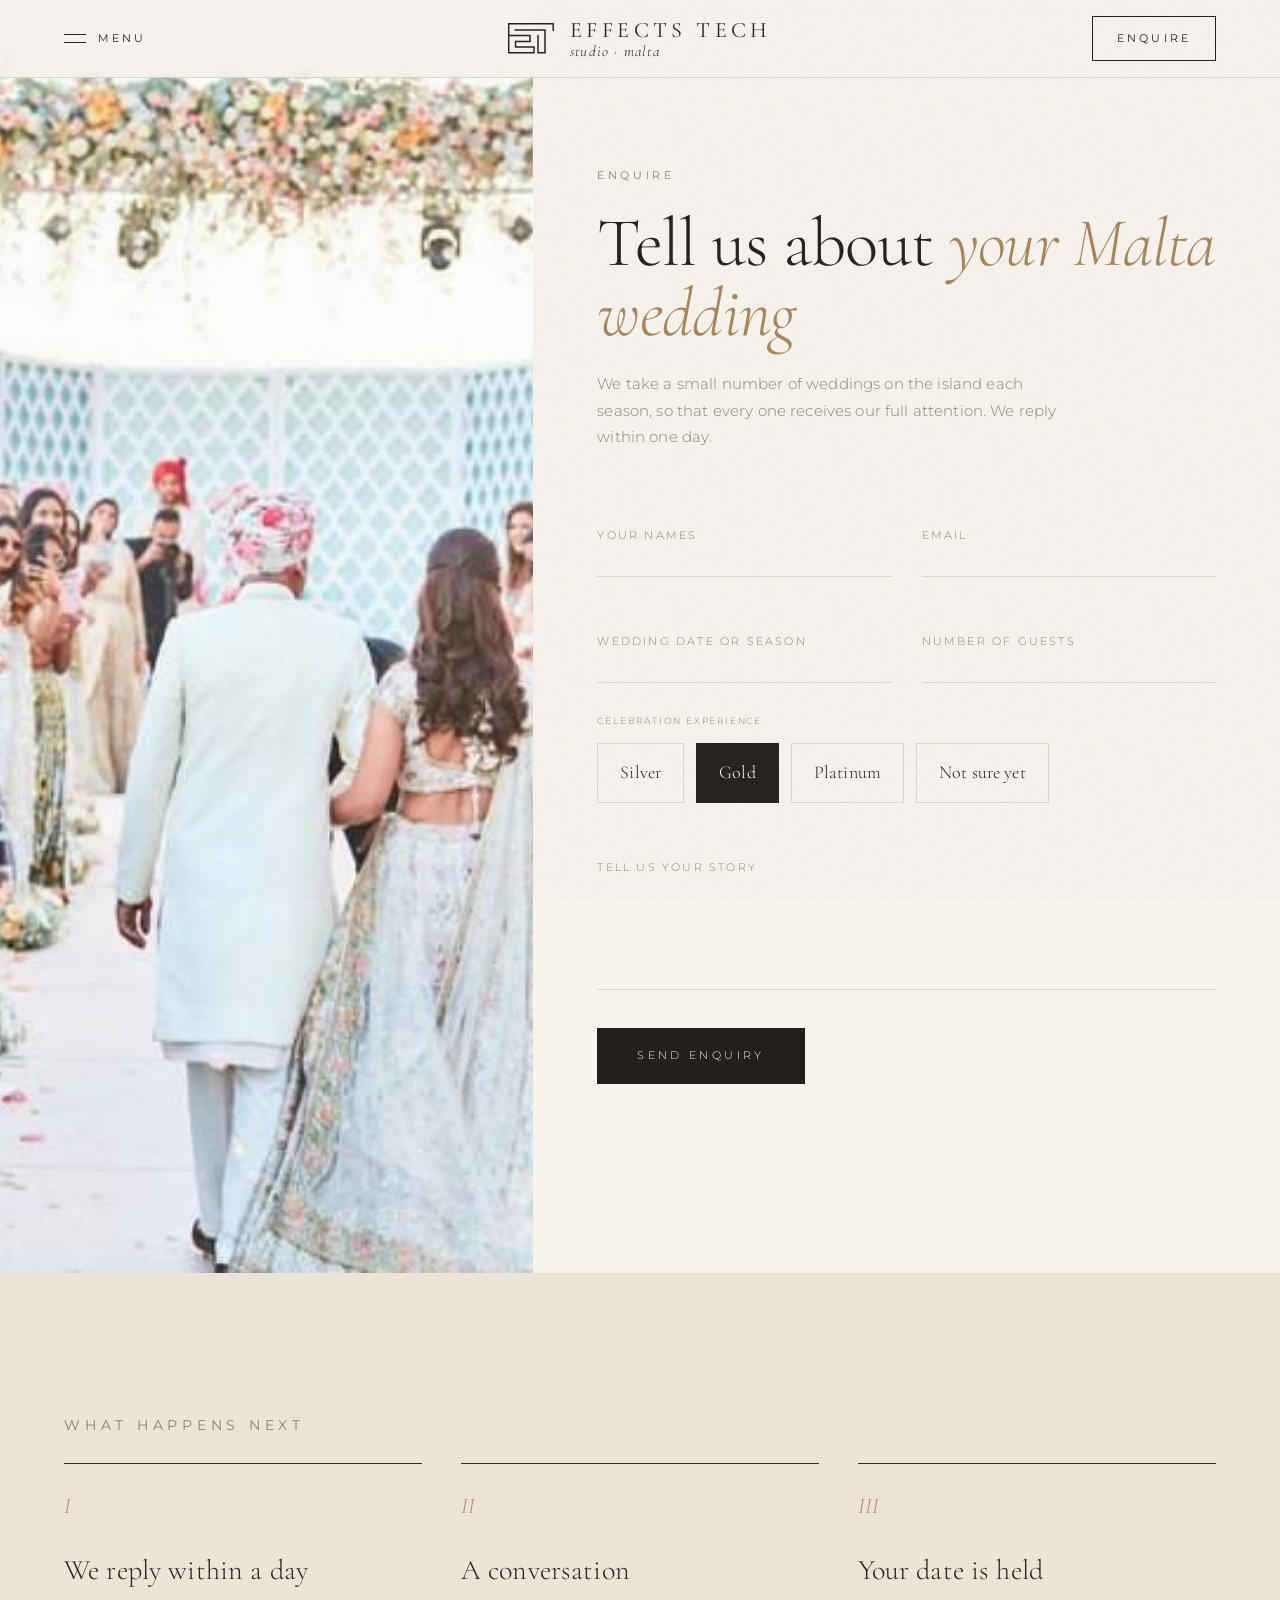
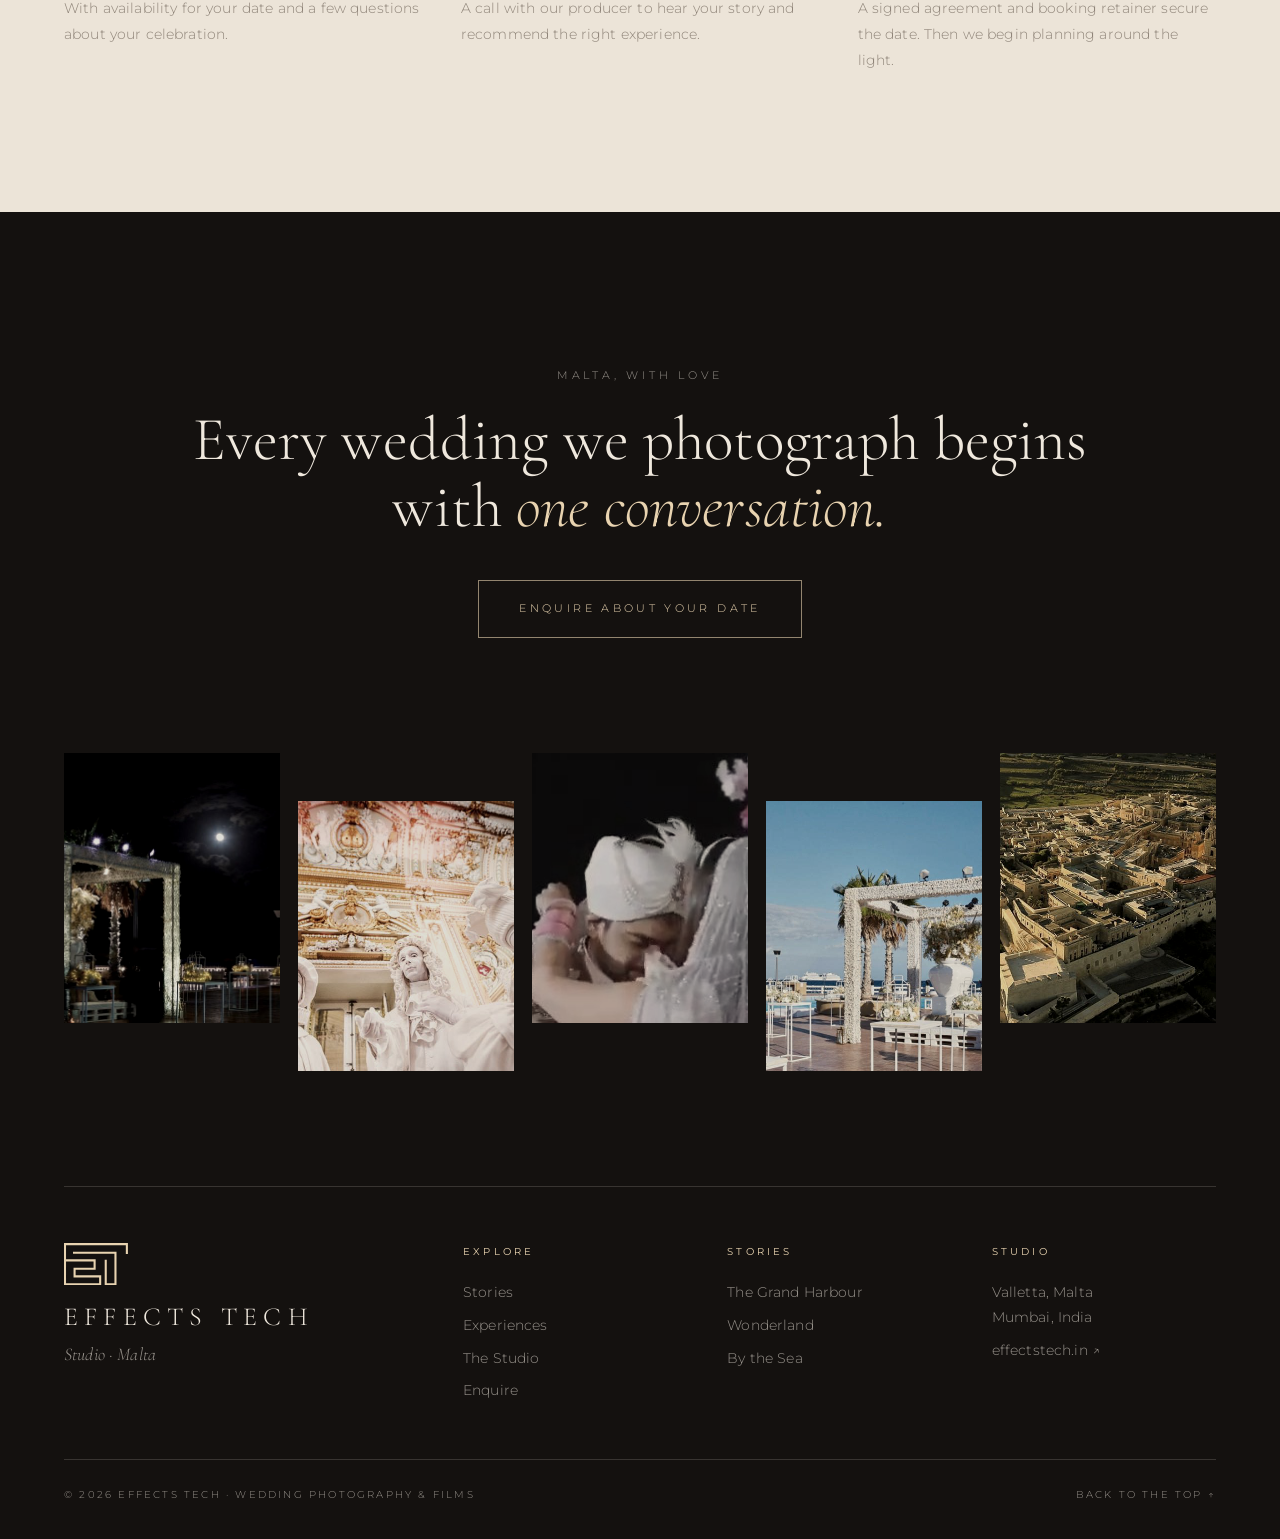
==== site/enquire.html @ 8b42c8ee "Rebuild as a multipage luxury site with a shared-layout build Home (six-chapter story, film, feature" ====
<!doctype html>
<html lang="en">
<head>
<meta charset="utf-8">
<meta name="viewport" content="width=device-width, initial-scale=1">
<title>Enquire — Effects Tech Studio, Malta</title>
<meta name="description" content="Enquire about wedding photography and films in Malta with Effects Tech Studio.">
<link rel="preconnect" href="https://fonts.googleapis.com">
<link rel="preconnect" href="https://fonts.gstatic.com" crossorigin>
<link href="https://fonts.googleapis.com/css2?family=Cormorant+Garamond:ital,wght@0,300;0,400;0,500;1,300;1,400&family=Montserrat:wght@300;400;500&display=swap" rel="stylesheet">
<link rel="icon" type="image/png" href="assets/img/favicon.png">
<link rel="stylesheet" href="assets/css/style.css?v=mwkn4ly4">
</head>
<body class="page-enquire-page">

<header class="nav">
  <button class="nav__chapters" aria-expanded="false" aria-controls="index">Menu</button>
  <a href="index.html" class="nav__brand" aria-label="Effects Tech Studio, home"><svg class="logo-mark nav__logo" viewBox="0 0 460 305" fill="none" stroke="currentColor" stroke-width="15" stroke-linecap="square" stroke-linejoin="miter" aria-hidden="true"><path d="M452 72V8H7v289h253v-57H76v-55h144v-60H7"/><path d="M72 70h298v227h-70V128"/></svg><span class="nav__words"><span>Effects Tech</span><em>studio · malta</em></span></a>
  <a href="enquire.html" class="nav__enquire">Enquire</a>
</header>

<nav class="index" id="index" aria-label="Site">
  <div class="menu">
    <div class="menu__pages">
      <a href="index.html"><i>01</i>Home</a>
      <a href="stories.html"><i>02</i>Stories</a>
      <a href="experiences.html"><i>03</i>Experiences</a>
      <a href="studio.html"><i>04</i>The Studio</a>
      <a href="enquire.html" aria-current="page"><i>05</i>Enquire</a>
    </div>
    <div class="menu__side">
      <p class="menu__label">The story, in six chapters</p>
      <a href="index.html#ch1"><i>I</i>The Arrival</a>
      <a href="index.html#ch2"><i>II</i>Mehndi on the Bastions</a>
      <a href="index.html#ch3"><i>III</i>The Sangeet</a>
      <a href="index.html#ch4"><i>IV</i>Vows by the Sea</a>
      <a href="index.html#ch5"><i>V</i>Wonderland</a>
      <a href="index.html#ch6"><i>VI</i>The Farewell</a>
      <p class="menu__label">Stories</p>
      <a href="story-the-grand-harbour-wedding.html">The Grand Harbour Wedding</a>
      <a href="story-wonderland-at-palazzo-parisio.html">Wonderland at Palazzo Parisio</a>
      <a href="story-pheras-by-the-sea.html">Pheras by the Sea</a>
    </div>
  </div>
</nav>

<main id="top">
<section class="enquire enquire--page" id="enquire">
  <figure class="enquire__img"><img src="assets/img/p10_006.jpg" alt="A bride and groom walking through their guests"></figure>
  <div class="enquire__box">
    <p class="eyebrow">Enquire</p>
    <h1 class="h2">Tell us about <em>your Malta wedding</em></h1>
    <p class="enquire__lede">We take a small number of weddings on the island each season, so that every one receives our full attention. We reply within one day.</p>
    <form class="form" novalidate>
      <div class="row">
        <label class="f"><input name="name" required placeholder=" " autocomplete="name"><span>Your names</span></label>
        <label class="f"><input name="email" type="email" required placeholder=" " autocomplete="email"><span>Email</span></label>
      </div>
      <div class="row">
        <label class="f"><input name="date" placeholder=" "><span>Wedding date or season</span></label>
        <label class="f"><input name="guests" inputmode="numeric" placeholder=" "><span>Number of guests</span></label>
      </div>
      <fieldset class="opts">
        <legend>Celebration experience</legend>
        <label><input type="radio" name="col" value="Silver"><span>Silver</span></label>
        <label><input type="radio" name="col" value="Gold" checked><span>Gold</span></label>
        <label><input type="radio" name="col" value="Platinum"><span>Platinum</span></label>
        <label><input type="radio" name="col" value="Not sure yet"><span>Not sure yet</span></label>
      </fieldset>
      <label class="f f--area"><textarea name="msg" rows="3" placeholder=" "></textarea><span>Tell us your story</span></label>
      <button class="send" type="submit">Send enquiry</button>
      <p class="form__note" role="status" aria-live="polite"></p>
    </form>
  </div>
</section>
<section class="next">
  <p class="eyebrow">What happens next</p>
  <ol>
    <li><span>I</span><h4>We reply within a day</h4><p>With availability for your date and a few questions about your celebration.</p></li>
    <li><span>II</span><h4>A conversation</h4><p>A call with our producer to hear your story and recommend the right experience.</p></li>
    <li><span>III</span><h4>Your date is held</h4><p>A signed agreement and booking retainer secure the date. Then we begin planning around the light.</p></li>
  </ol>
</section>
</main>

<footer class="footer">
  <div class="footer__close">
    <p class="footer__kicker">Malta, with love</p>
    <p class="footer__line-big">Every wedding we photograph begins with <em>one conversation.</em></p>
    <a href="enquire.html" class="footer__btn">Enquire about your date</a>
  </div>

  <div class="footer__gallery" aria-hidden="true">
    <figure><img src="assets/img/p26_020.jpg" alt="" loading="lazy"></figure>
    <figure><img src="assets/img/p46_038.jpg" alt="" loading="lazy"></figure>
    <figure><img src="assets/img/still-embrace.jpg" alt="" loading="lazy"></figure>
    <figure><img src="assets/img/p27_021.jpg" alt="" loading="lazy"></figure>
    <figure><img src="assets/img/p18_012.jpg" alt="" loading="lazy"></figure>
  </div>

  <div class="footer__main">
    <div class="footer__id">
      <svg class="logo-mark footer__logo" viewBox="0 0 460 305" fill="none" stroke="currentColor" stroke-width="15" stroke-linecap="square" stroke-linejoin="miter" aria-hidden="true"><path d="M452 72V8H7v289h253v-57H76v-55h144v-60H7"/><path d="M72 70h298v227h-70V128"/></svg>
      <p class="footer__name">Effects Tech</p>
      <p class="footer__sub">Studio · Malta</p>
    </div>
    <div class="footer__col"><h4>Explore</h4><a href="stories.html">Stories</a><a href="experiences.html">Experiences</a><a href="studio.html">The Studio</a><a href="enquire.html">Enquire</a></div>
    <div class="footer__col"><h4>Stories</h4><a href="story-the-grand-harbour-wedding.html">The Grand Harbour</a><a href="story-wonderland-at-palazzo-parisio.html">Wonderland</a><a href="story-pheras-by-the-sea.html">By the Sea</a></div>
    <div class="footer__col"><h4>Studio</h4><p>Valletta, Malta<br>Mumbai, India</p><a href="https://effectstech.in" target="_blank" rel="noopener">effectstech.in ↗</a></div>
  </div>

  <div class="footer__base">
    <span>© 2026 Effects Tech · Wedding photography &amp; films</span>
    <a href="#top">Back to the top ↑</a>
  </div>
</footer>

<div class="lightbox" aria-hidden="true" role="dialog" aria-label="Photograph">
  <button class="lightbox__close" aria-label="Close">Close</button>
  <button class="lightbox__prev" aria-label="Previous photograph">‹</button>
  <figure><img alt=""><figcaption></figcaption></figure>
  <button class="lightbox__next" aria-label="Next photograph">›</button>
</div>
<div class="reelbox" aria-hidden="true" role="dialog" aria-label="Wedding film">
  <button class="reelbox__close">Close</button>
  <p class="reelbox__title">A wedding in Malta <em>· Effects Tech Studio</em></p>
  <video src="assets/video/malta-wedding-film.mp4" poster="assets/img/film-poster.jpg" controls playsinline preload="none"></video>
</div>
<div class="cursor" aria-hidden="true"><span>View</span></div>
<script src="assets/vendor/gsap.min.js"></script>
<script src="assets/vendor/ScrollTrigger.min.js"></script>
<script src="assets/vendor/lenis.min.js"></script>
<script src="assets/js/main.js?v=mwkn4ly4"></script>
</body>
</html>
---- site/assets/css/style.css ----
/* =========================================================
   EFFECTS TECH STUDIO — fine-art wedding photography, Malta
   ========================================================= */
:root{
  --ivory:#f7f3ed;
  --sand:#ece4d8;
  --ink:#231f1b;
  --taupe:#8b8075;
  --gold:#a6855a;
  --noir:#14110f;
  --on-noir:#efe8dd;
  --on-noir-soft:rgba(239,232,221,.6);
  --line:rgba(35,31,27,.14);
  --line-noir:rgba(239,232,221,.16);
  --serif:"Cormorant Garamond", "Times New Roman", serif;
  --sans:"Montserrat", system-ui, sans-serif;
  --ease:cubic-bezier(.22,1,.36,1);
  --pad:clamp(20px,5vw,90px);
}
*{box-sizing:border-box;margin:0;padding:0}
html{-webkit-text-size-adjust:100%}
html.lenis,html.lenis body{height:auto}
.lenis.lenis-smooth{scroll-behavior:auto!important}
body{background:var(--ivory);color:var(--ink);font-family:var(--sans);font-weight:300;font-size:14.5px;line-height:1.85;letter-spacing:.01em;overflow-x:hidden;-webkit-font-smoothing:antialiased}
body.is-loading{overflow:hidden}
body::after{content:"";position:fixed;inset:0;pointer-events:none;z-index:900;opacity:.06;
  background-image:url("data:image/svg+xml;utf8,<svg xmlns='http://www.w3.org/2000/svg' width='160' height='160'><filter id='g'><feTurbulence type='fractalNoise' baseFrequency='.9' numOctaves='3' stitchTiles='stitch'/></filter><rect width='100%' height='100%' filter='url(%23g)'/></svg>")}
img,video{display:block;max-width:100%}
a{color:inherit;text-decoration:none}
button,input,textarea{font:inherit;color:inherit}
button{background:none;border:0;cursor:pointer}
em{font-family:var(--serif);font-style:italic;font-weight:300}
::selection{background:var(--gold);color:var(--ivory)}
:focus-visible{outline:1px solid var(--gold);outline-offset:4px}

.eyebrow{font-size:10.5px;font-weight:400;letter-spacing:.34em;text-transform:uppercase;color:var(--taupe);margin-bottom:22px}
.eyebrow--light{color:var(--on-noir-soft)}
.h2{font-family:var(--serif);font-weight:300;font-size:clamp(40px,5.4vw,84px);line-height:1.02;letter-spacing:-.01em}
.h2 em{color:var(--gold)}

/* ---------- loader ---------- */
.loader{position:fixed;inset:0;z-index:800;background:var(--ivory);display:flex;flex-direction:column;align-items:center;justify-content:center;gap:18px}
.loader__mark{font-family:var(--serif);font-weight:300;font-size:clamp(54px,8vw,96px);letter-spacing:.12em;line-height:1}
.loader__mark i{font-style:italic;color:var(--gold)}
.loader__line{font-size:10px;letter-spacing:.4em;text-transform:uppercase;color:var(--taupe)}

/* ---------- nav ---------- */
.nav{position:fixed;z-index:200;top:0;left:0;right:0;display:grid;grid-template-columns:1fr auto 1fr;align-items:center;padding:26px var(--pad);color:var(--on-noir);transition:background .6s,color .6s,padding .6s,transform .7s var(--ease)}
.nav.is-light{background:rgba(247,243,237,.86);backdrop-filter:blur(14px);-webkit-backdrop-filter:blur(14px);color:var(--ink);padding-top:16px;padding-bottom:16px;border-bottom:1px solid var(--line)}
.nav.is-hidden{transform:translateY(-100%)}
.nav__chapters,.nav__enquire{font-size:10.5px;font-weight:400;letter-spacing:.3em;text-transform:uppercase}
.nav__chapters{justify-self:start;display:flex;align-items:center;gap:12px}
.nav__chapters::before{content:"";width:22px;height:7px;border-top:1px solid currentColor;border-bottom:1px solid currentColor;transition:height .4s}
.nav__chapters[aria-expanded=true]::before{height:1px;border-bottom:0}
.nav__brand{text-align:center;display:flex;flex-direction:column;line-height:1.1}
.nav__brand span{font-family:var(--serif);font-weight:400;font-size:24px;letter-spacing:.22em;text-transform:uppercase}
.nav__brand em{font-size:15px;letter-spacing:.08em}
.nav__enquire{justify-self:end;padding:12px 24px;border:1px solid currentColor;transition:background .4s,color .4s,border-color .4s}
.nav__enquire:hover{background:var(--gold);border-color:var(--gold);color:var(--ivory)}

.index{position:fixed;inset:0;z-index:190;background:var(--noir);color:var(--on-noir);display:grid;place-items:center;clip-path:inset(0 0 100% 0);transition:clip-path .9s var(--ease)}
.index.is-open{clip-path:inset(0 0 0 0)}
.index__inner{display:flex;flex-direction:column;align-items:center;gap:6px;text-align:center}
.index a{font-family:var(--serif);font-weight:300;font-size:clamp(30px,4.6vw,58px);line-height:1.2;display:flex;align-items:baseline;gap:20px;transition:color .4s}
.index a i{font-size:.4em;color:var(--gold);width:2em;text-align:right}
.index a span{font-family:var(--sans);font-size:10px;letter-spacing:.3em;text-transform:uppercase;color:var(--on-noir-soft);width:12em;text-align:left}
.index a:hover{color:var(--gold)}
.index .index__cta{font-family:var(--sans);font-size:11px;letter-spacing:.3em;text-transform:uppercase;margin-top:30px;color:var(--gold)}

/* chapter rail */
.rail{position:fixed;z-index:150;left:calc(var(--pad) / 2 - 8px);top:50%;transform:translateY(-50%);display:flex;flex-direction:column;align-items:center;gap:14px;opacity:0;pointer-events:none;transition:opacity .6s,color .6s;color:var(--ink)}
.rail.is-on{opacity:1}
.rail.is-dark{color:var(--on-noir)}
.rail__no{font-family:var(--serif);font-style:italic;font-size:20px;color:var(--gold)}
.rail__bar{width:1px;height:90px;background:rgba(139,128,117,.35);position:relative}
.rail__bar i{position:absolute;left:0;top:0;width:1px;height:100%;background:var(--gold);transform-origin:top;transform:scaleY(0)}
.rail__name{writing-mode:vertical-rl;transform:rotate(180deg);font-size:9.5px;letter-spacing:.3em;text-transform:uppercase}

/* =========================================================
   HERO
   ========================================================= */
.hero{position:relative;height:100vh;height:100svh;min-height:600px;color:var(--on-noir);overflow:hidden;background:var(--ivory)}
.hero__frame{position:absolute;inset:0;overflow:hidden;background:var(--noir)}
.hero__img{position:absolute;inset:-3%;background-size:cover;background-position:center;opacity:0;transform:scale(1.12);transition:opacity 2.4s var(--ease),transform 10s linear}
.hero__img.is-on{opacity:1;transform:scale(1)}
.hero__shade{position:absolute;inset:0;background:radial-gradient(ellipse at center,rgba(20,17,15,.25),rgba(20,17,15,.6)),linear-gradient(180deg,rgba(20,17,15,.35),transparent 30%,transparent 70%,rgba(20,17,15,.5))}
.hero__text{position:absolute;inset:0;display:flex;flex-direction:column;align-items:center;justify-content:center;text-align:center;padding:0 var(--pad)}
.hero .eyebrow{color:rgba(239,232,221,.85)}
.hero__title{font-family:var(--serif);font-weight:300;line-height:.9;display:flex;flex-direction:column;align-items:center}
.hero__title span{font-size:clamp(30px,4vw,60px);letter-spacing:.04em}
.hero__title em{font-size:clamp(96px,17vw,280px);letter-spacing:-.02em;margin-top:-.04em}
.hero__sub{font-family:var(--serif);font-style:italic;font-size:clamp(18px,1.8vw,24px);margin-top:18px;color:rgba(239,232,221,.9)}
.hero__scroll{position:absolute;bottom:30px;left:0;right:0;text-align:center;font-size:9.5px;letter-spacing:.36em;text-transform:uppercase;color:rgba(239,232,221,.8)}
.hero__scroll::after{content:"";display:block;width:1px;height:40px;margin:12px auto 0;background:linear-gradient(currentColor,transparent);animation:drop 2.2s var(--ease) infinite;transform-origin:top}
@keyframes drop{0%{transform:scaleY(0)}55%{transform:scaleY(1)}100%{transform:scaleY(1);opacity:0}}

/* =========================================================
   PHOTOS (shared)
   ========================================================= */
.ph{position:relative;margin:0}
.ph__crop{overflow:hidden;cursor:none}
.ph img{width:100%;aspect-ratio:var(--ar,3/2);object-fit:cover;transition:transform 1.6s var(--ease)}
.ph:hover img{transform:scale(1.03)}
.ph figcaption{font-family:var(--serif);font-style:italic;font-size:16px;color:var(--taupe);margin-top:12px}
.chapter--dark .ph figcaption{color:var(--on-noir-soft)}
@media (hover:none){.ph__crop{cursor:pointer}}

/* =========================================================
   PROLOGUE
   ========================================================= */
.prologue{display:grid;grid-template-columns:repeat(12,1fr);gap:clamp(20px,3vw,48px);align-items:center!important;padding:clamp(120px,14vw,220px) var(--pad);align-items:start}
.prologue__a{grid-column:1/5;grid-row:1;--ar:3/4}
.prologue__text{grid-column:5/10;grid-row:1;padding:0 clamp(0px,2vw,30px)}
.prologue__b{grid-column:10/13;grid-row:1;--ar:3/4;align-self:end;margin-bottom:-6vw}
.lead{font-family:var(--serif);font-weight:300;font-size:clamp(26px,2.6vw,40px);line-height:1.3}
.prologue .body{margin-top:28px;max-width:440px;color:var(--taupe)}
.sign{font-family:var(--serif);font-style:italic;font-size:26px;color:var(--gold);margin-top:26px}

/* =========================================================
   CHAPTERS
   ========================================================= */
.chapter{position:relative}
.chapter--dark{background:var(--noir);color:var(--on-noir)}
.opener{position:relative;height:100vh;height:100svh;min-height:560px;overflow:hidden;color:var(--on-noir);background:var(--noir)}
.opener__img{position:absolute;inset:0;background-size:cover;background-position:center;will-change:transform}
.opener::after{content:"";position:absolute;inset:0;background:linear-gradient(180deg,rgba(20,17,15,.2),rgba(20,17,15,.05) 40%,rgba(20,17,15,.7))}
.opener__text{position:absolute;z-index:2;left:0;right:0;bottom:clamp(60px,12vh,120px);text-align:center;padding:0 var(--pad)}
.opener__no{font-size:10.5px;letter-spacing:.42em;text-transform:uppercase;margin-bottom:12px;color:rgba(239,232,221,.85)}
.opener__title{font-family:var(--serif);font-weight:300;font-size:clamp(56px,9vw,150px);line-height:.95;letter-spacing:-.01em}
.opener__title em{color:#e8d3b0}
.opener__place{font-family:var(--serif);font-style:italic;font-size:clamp(18px,1.6vw,22px);margin-top:12px;color:rgba(239,232,221,.85)}

.chapter__body{display:grid;grid-template-columns:repeat(12,1fr);gap:clamp(16px,2vw,30px);row-gap:clamp(40px,6vw,90px);padding:clamp(100px,12vw,180px) var(--pad);align-items:start}
.copy{max-width:440px}
.copy__lead{font-family:var(--serif);font-weight:300;font-size:clamp(30px,3vw,46px);line-height:1.12;margin-bottom:22px}
.copy p:not(.copy__lead){color:var(--taupe)}
.chapter--dark .copy p:not(.copy__lead){color:var(--on-noir-soft)}
.copy--center{text-align:center;margin:0 auto;max-width:620px}
.copy--wide{max-width:640px}

/* layout A */
.layout-a .copy{grid-column:1/6;grid-row:1;align-self:center}
.layout-a .g1{grid-column:7/13;grid-row:1/3;--ar:4/5}
.layout-a .g2{grid-column:1/6;grid-row:2;--ar:3/2;align-self:end}
.layout-a .g3{grid-column:2/6;grid-row:3;--ar:3/4}
.layout-a .g4{grid-column:7/13;grid-row:3;--ar:16/10;align-self:end}
/* layout B */
.layout-b .g1{grid-column:1/8;grid-row:1;--ar:16/10}
.layout-b .copy{grid-column:9/13;grid-row:1;align-self:center}
.layout-b .g2{grid-column:3/7;grid-row:2;--ar:3/4}
.layout-b .g3{grid-column:8/13;grid-row:2;--ar:4/3;margin-top:22%}
.layout-b .g4{grid-column:1/13;grid-row:3;--ar:21/8}
/* layout C — horizontal reel */
.layout-c{display:block}
.layout-c .copy{margin-bottom:60px}
.reel{display:flex;gap:clamp(14px,1.6vw,24px);overflow-x:auto;margin:0 calc(-1 * var(--pad));padding:0 var(--pad) 20px;scrollbar-width:none;cursor:grab;user-select:none}
.reel::-webkit-scrollbar{display:none}
.reel.is-drag{cursor:grabbing}
.reel .ph{flex:0 0 auto}
.reel .ph img{height:min(58vh,480px);width:auto;aspect-ratio:3/2;pointer-events:none}
.reel .ph--tall img{aspect-ratio:3/4}
.reel .ph:hover img{transform:none}
.reel__hint{margin-top:24px;font-size:10px;letter-spacing:.3em;text-transform:uppercase;color:var(--on-noir-soft)}
/* layout D */
.layout-d .copy{grid-column:1/-1;grid-row:1}
.layout-d .g1{grid-column:1/13;grid-row:2;--ar:21/9}
.layout-d .g2{grid-column:1/5;grid-row:3;--ar:3/4}
.layout-d .g3{grid-column:6/10;grid-row:3;--ar:4/3;margin-top:30%}
.layout-d .g4{grid-column:10/13;grid-row:3;--ar:3/4;margin-top:-14%}
/* layout E */
.layout-e .g1{grid-column:1/7;grid-row:1/3;--ar:4/5}
.layout-e .copy{grid-column:8/13;grid-row:1;align-self:center}
.layout-e .g2{grid-column:8/12;grid-row:2;--ar:1/1}
.layout-e .g3{grid-column:3/10;grid-row:3;--ar:16/9}
.layout-e .g4{grid-column:10/13;grid-row:3;--ar:3/4;margin-top:40%}
/* layout F */
.layout-f .g1{grid-column:2/7;grid-row:1/3;--ar:3/4}
.layout-f .copy{grid-column:8/13;grid-row:1;align-self:center}
.layout-f .g2{grid-column:8/13;grid-row:2;--ar:3/2}
.layout-f .g3{grid-column:1/13;grid-row:3;--ar:21/8}

.pull{font-family:var(--serif);font-weight:300;font-size:clamp(34px,4.4vw,68px);line-height:1.1;text-align:center;padding:0 var(--pad) clamp(110px,13vw,190px);max-width:1100px;margin:0 auto}
.pull em{color:var(--gold)}

/* =========================================================
   FILM
   ========================================================= */
.film{position:relative;height:100vh;height:100svh;min-height:560px;overflow:hidden;background:var(--noir);color:var(--on-noir);display:grid;place-items:center;text-align:center}
.film__video{position:absolute;inset:0;width:100%;height:100%;object-fit:cover}
.film__shade{position:absolute;inset:0;background:radial-gradient(ellipse at center,rgba(20,17,15,.35),rgba(20,17,15,.8))}
.film__text{position:relative;z-index:2;max-width:620px;padding:0 var(--pad)}
.film__title{font-family:var(--serif);font-weight:300;font-size:clamp(54px,8vw,130px);line-height:.95}
.film__title em{color:#e8d3b0}
.film__text p:not(.eyebrow){margin:24px auto 36px;color:rgba(239,232,221,.8);max-width:460px}
.film__play{display:inline-flex;align-items:center;gap:16px;font-size:10.5px;letter-spacing:.32em;text-transform:uppercase;color:var(--on-noir)}
.film__play span{width:64px;height:64px;border-radius:50%;border:1px solid rgba(239,232,221,.5);display:grid;place-items:center;font-size:14px;letter-spacing:0;transition:background .4s,color .4s,transform .6s var(--ease)}
.film__play:hover span{background:var(--on-noir);color:var(--noir);transform:scale(1.08)}

/* =========================================================
   KEEP + COLLECTIONS
   ========================================================= */
.keep{padding:clamp(110px,13vw,190px) var(--pad)}
.keep__head{text-align:center;max-width:820px;margin:0 auto clamp(60px,7vw,100px)}
.keep__grid{display:grid;grid-template-columns:repeat(3,1fr);gap:clamp(20px,3vw,48px)}
.keep__grid article:nth-child(2){margin-top:70px}
.keep .ph{--ar:4/5}
.keep h3{font-family:var(--serif);font-weight:300;font-size:clamp(28px,2.6vw,38px);margin:22px 0 10px}
.keep p{color:var(--taupe)}

.collections{background:var(--sand);padding:clamp(110px,13vw,190px) var(--pad);text-align:center}
.cols{display:grid;grid-template-columns:repeat(3,1fr);gap:clamp(16px,2vw,30px);margin-top:clamp(50px,6vw,80px)}
.col{border:1px solid rgba(166,133,90,.45);padding:52px 36px 46px;display:flex;flex-direction:column;align-items:center;transition:background .6s,transform .8s var(--ease)}
.col:hover{background:var(--ivory);transform:translateY(-6px)}
.col__no{font-family:var(--serif);font-style:italic;color:var(--gold);font-size:22px}
.col h3{font-family:var(--serif);font-weight:300;font-size:clamp(34px,3vw,46px);line-height:1.05;margin:10px 0 6px}
.col__sub{font-size:10px;letter-spacing:.3em;text-transform:uppercase;color:var(--taupe);margin-bottom:24px}
.col p:not(.col__no):not(.col__sub){color:var(--taupe);flex:1;max-width:300px}
.col a{margin-top:30px;font-size:10.5px;letter-spacing:.3em;text-transform:uppercase;border-bottom:1px solid var(--gold);padding-bottom:6px}
.col--mid{background:var(--noir);color:var(--on-noir);border-color:var(--noir)}
.col--mid:hover{background:var(--noir)}
.col--mid p:not(.col__no):not(.col__sub),.col--mid .col__sub{color:var(--on-noir-soft)}
.collections__note{margin-top:46px;font-family:var(--serif);font-style:italic;font-size:22px;color:var(--taupe)}

/* =========================================================
   ENQUIRE
   ========================================================= */
.enquire{display:grid;grid-template-columns:5fr 7fr;min-height:100vh}
.enquire__img{position:relative;overflow:hidden;margin:0}
.enquire__img img{position:absolute;inset:0;width:100%;height:100%;object-fit:cover}
.enquire__box{padding:clamp(90px,10vw,160px) var(--pad)}
.enquire__lede{color:var(--taupe);max-width:460px;margin-top:22px}
.form{margin-top:50px;display:flex;flex-direction:column;gap:30px;max-width:640px}
.row{display:grid;grid-template-columns:1fr 1fr;gap:30px}
.f{position:relative;display:block}
.f input,.f textarea{width:100%;background:transparent;border:0;border-bottom:1px solid var(--line);padding:24px 0 10px;font-family:var(--serif);font-size:22px;outline:0;resize:none;transition:border-color .4s;border-radius:0}
.f span{position:absolute;left:0;top:24px;font-size:11px;letter-spacing:.2em;text-transform:uppercase;color:var(--taupe);pointer-events:none;transition:all .4s var(--ease)}
.f input:focus,.f textarea:focus{border-color:var(--gold)}
.f input:focus+span,.f input:not(:placeholder-shown)+span,.f textarea:focus+span,.f textarea:not(:placeholder-shown)+span{top:0;font-size:9px;color:var(--gold)}
.f.is-error input{border-color:#a3443a}
.opts{border:0;display:flex;flex-wrap:wrap;gap:12px}
.opts legend{font-size:9px;letter-spacing:.2em;text-transform:uppercase;color:var(--taupe);margin-bottom:14px}
.opts label{position:relative}
.opts input{position:absolute;opacity:0}
.opts span{display:inline-block;padding:12px 22px;border:1px solid var(--line);font-family:var(--serif);font-size:18px;cursor:pointer;transition:all .4s var(--ease)}
.opts input:checked+span{background:var(--ink);color:var(--ivory);border-color:var(--ink)}
.opts input:focus-visible+span{outline:1px solid var(--gold);outline-offset:3px}
.send{align-self:flex-start;padding:18px 40px;background:var(--ink);color:var(--ivory);font-size:10.5px;letter-spacing:.32em;text-transform:uppercase;transition:background .4s}
.send:hover{background:var(--gold)}
.form__note{font-family:var(--serif);font-style:italic;font-size:22px;color:var(--gold);min-height:1.4em}

/* footer */
.footer{background:var(--noir);color:var(--on-noir);padding:clamp(110px,12vw,180px) var(--pad) 34px}
.footer__close{text-align:center;max-width:900px;margin:0 auto}
.footer__kicker{font-size:10.5px;letter-spacing:.36em;text-transform:uppercase;color:var(--on-noir-soft)}
.footer__line-big{font-family:var(--serif);font-weight:300;font-size:clamp(38px,4.8vw,72px);line-height:1.08;margin:22px 0 40px}
.footer__line-big em{color:#e8d3b0}
.footer__btn{display:inline-block;padding:18px 40px;border:1px solid rgba(232,211,176,.6);color:#e8d3b0;font-size:10.5px;letter-spacing:.32em;text-transform:uppercase;transition:background .5s,color .5s}
.footer__btn:hover{background:#e8d3b0;color:var(--noir)}
.footer__gallery{display:grid;grid-template-columns:repeat(5,1fr);gap:clamp(10px,1.4vw,20px);margin:clamp(80px,9vw,130px) 0}
.footer__gallery figure{margin:0;overflow:hidden}
.footer__gallery figure:nth-child(even){margin-top:48px}
.footer__gallery img{width:100%;aspect-ratio:4/5;object-fit:cover;filter:saturate(.7) sepia(.15) brightness(.85) contrast(1.05);transition:filter .8s var(--ease),transform 1.4s var(--ease)}
.footer__gallery figure:hover img{filter:none;transform:scale(1.04)}
.footer__main{display:grid;grid-template-columns:1.6fr 1fr 1fr 1fr;gap:40px;padding:56px 0;border-top:1px solid var(--line-noir)}
.footer__logo{width:64px;color:#e8d3b0;margin:0 0 18px}
.footer__name{font-family:var(--serif);font-size:26px;letter-spacing:.24em;text-transform:uppercase;line-height:1.1}
.footer__sub{font-family:var(--serif);font-style:italic;font-size:18px;color:var(--on-noir-soft);margin-top:6px}
.footer__col{display:flex;flex-direction:column;gap:8px;font-size:13.5px}
.footer__col h4{font-weight:400;font-size:10px;letter-spacing:.32em;text-transform:uppercase;color:#e8d3b0;margin-bottom:10px}
.footer__col a,.footer__col p{color:var(--on-noir-soft);transition:color .4s}
.footer__col a:hover{color:var(--on-noir)}
.footer__base{display:flex;justify-content:space-between;flex-wrap:wrap;gap:12px;padding-top:26px;border-top:1px solid var(--line-noir);font-size:10px;letter-spacing:.22em;text-transform:uppercase;color:var(--on-noir-soft)}
.footer__base a:hover{color:var(--on-noir)}
@media (max-width:900px){
  .footer__gallery{grid-template-columns:repeat(3,1fr)}
  .footer__gallery figure:nth-child(n+4){display:none}
  .footer__main{grid-template-columns:1fr 1fr}
  .footer__id{grid-column:1/-1}
}

/* lightbox, reel, cursor */
.lightbox,.reelbox{position:fixed;inset:0;z-index:600;background:rgba(20,17,15,.96);display:grid;place-items:center;opacity:0;pointer-events:none;transition:opacity .6s var(--ease);color:var(--on-noir)}
.lightbox.is-open,.reelbox.is-open{opacity:1;pointer-events:auto}
.lightbox figure{max-width:88vw;text-align:center}
.lightbox img{max-height:80vh;max-width:88vw;width:auto;margin:0 auto}
.lightbox figcaption{font-family:var(--serif);font-style:italic;font-size:18px;color:var(--on-noir-soft);margin-top:16px}
.lightbox__close,.reelbox__close{position:absolute;top:26px;right:var(--pad);font-size:10.5px;letter-spacing:.3em;text-transform:uppercase}
.lightbox__prev,.lightbox__next{position:absolute;top:50%;transform:translateY(-50%);font-family:var(--serif);font-size:54px;font-weight:300;padding:20px;color:var(--on-noir-soft);transition:color .3s}
.lightbox__prev:hover,.lightbox__next:hover{color:var(--on-noir)}
.lightbox__prev{left:2vw}.lightbox__next{right:2vw}
.reelbox video{width:min(1100px,90vw);max-height:80vh;background:#000}
.cursor{position:fixed;left:0;top:0;width:84px;height:84px;margin:-42px 0 0 -42px;border-radius:50%;background:rgba(247,243,237,.92);color:var(--ink);display:grid;place-items:center;font-size:9.5px;letter-spacing:.3em;text-transform:uppercase;pointer-events:none;z-index:700}
@media (hover:none){.cursor{display:none}}

/* =========================================================
   RESPONSIVE
   ========================================================= */
@media (max-width:900px){
  .nav__brand span{font-size:17px;letter-spacing:.16em}
  .nav__brand em{font-size:13px}
  .nav__enquire{padding:9px 14px}
  .nav__chapters{font-size:0;gap:0}
  .rail{display:none}
  .prologue{grid-template-columns:1fr 1fr;gap:16px}
  .prologue__a{grid-column:1/2;grid-row:1}
  .prologue__b{grid-column:2/3;grid-row:1;margin-top:30%}
  .prologue__text{grid-column:1/-1;grid-row:2;padding-top:30px}
  .chapter__body{grid-template-columns:1fr 1fr;row-gap:36px}
  .chapter__body .copy{grid-column:1/-1!important;grid-row:auto!important}
  .chapter__body .ph{grid-column:auto!important;grid-row:auto!important;margin-top:0!important}
  .chapter__body .ph.g1,.chapter__body .ph.g4{grid-column:1/-1!important}
  .reel .ph img{height:46vh}
  .keep__grid,.cols{grid-template-columns:1fr}
  .keep__grid article:nth-child(2){margin-top:0}
  .enquire{grid-template-columns:1fr}
  .enquire__img{height:55vh}
  .row{grid-template-columns:1fr}
  .index a{flex-direction:column;align-items:center;gap:0}
  .index a i,.index a span{width:auto;text-align:center}
}
@media (prefers-reduced-motion:reduce){*,*::before,*::after{animation:none!important;transition:none!important}}

/* the Malta film */
.film__video{filter:saturate(.9) contrast(1.05);transform:scale(1.38)} /* crops the letterbox bars burned into the film */
.film__play i{font-style:normal;font-size:9px;letter-spacing:.24em;color:var(--on-noir-soft);margin-left:6px}
.reelbox__title{position:absolute;top:28px;left:var(--pad);font-family:var(--serif);font-size:22px}
.reelbox__title em{color:var(--on-noir-soft)}
.reelbox video{width:min(1200px,92vw)}

/* Silver · Gold · Platinum — metallic names */
.col h3.metal{font-style:italic;font-size:clamp(46px,4.2vw,64px);-webkit-background-clip:text;background-clip:text;color:transparent;background-size:200% 100%;background-position:0 50%;transition:background-position 1.4s var(--ease);padding:0 .1em}
.col:hover h3.metal{background-position:100% 50%}
[data-metal=silver] .metal{background-image:linear-gradient(100deg,#4f545a,#8c9298 30%,#c3c7cc 45%,#62676d 60%,#9ea3a9 80%,#4f545a)}
[data-metal=gold] .metal{background-image:linear-gradient(100deg,#9a733a,#e2c48a 30%,#fff2cf 45%,#b48b4a 60%,#efd9a4 80%,#9a733a)}
[data-metal=platinum] .metal{background-image:linear-gradient(100deg,#55526a,#8f8aa6 30%,#c6c2d6 45%,#6a6682 60%,#a29eb6 80%,#55526a)}

/* Effects Tech logo mark */
.logo-mark{display:block;height:auto}
.loader__logo{width:clamp(90px,10vw,130px);color:var(--ink)}
.nav__brand{flex-direction:row;align-items:center;gap:16px}
.nav__logo{width:46px;color:currentColor}
.nav__words{display:flex;flex-direction:column;text-align:left;line-height:1.1}
.nav__words span{font-family:var(--serif);font-weight:400;font-size:22px;letter-spacing:.2em;text-transform:uppercase}
.nav__words em{font-size:15px;letter-spacing:.08em}
@media (max-width:900px){.nav__logo{width:34px}.nav__words span{font-size:15px;letter-spacing:.14em}.nav__words em{font-size:12px}.nav__brand{gap:10px}}
@media (max-width:520px){.nav__words{display:none}.nav__logo{width:40px}}
.nav__brand .nav__words{text-transform:none;letter-spacing:0;font-size:inherit}

/* header over dark sections */
.nav.is-light.is-dark{background:rgba(20,17,15,.72);color:var(--on-noir);border-bottom-color:var(--line-noir)}
.nav.is-light.is-dark .nav__enquire:hover{color:var(--noir);background:#e8d3b0;border-color:#e8d3b0}

/* ---------- frames from the film (cinemascope stills, uncropped) ---------- */
.frames{background:var(--ivory);padding:clamp(110px,13vw,190px) var(--pad) clamp(60px,8vw,120px)}
.frames__head{text-align:center;max-width:820px;margin:0 auto clamp(60px,7vw,100px)}
.frames__lede{color:var(--taupe);margin-top:20px}
.frames__grid{display:grid;grid-template-columns:repeat(12,1fr);gap:clamp(16px,2vw,30px);row-gap:clamp(30px,4vw,60px);max-width:1400px;margin:0 auto}
.fr{--ar:656/269}
.fr--1{grid-column:1/8}
.fr--2{grid-column:8/13;align-self:end}
.fr--3{grid-column:2/7}
.fr--4{grid-column:7/13;margin-top:8%}
.fr--5{grid-column:1/6;margin-top:-4%}
.fr--6{grid-column:6/12}
.fr figcaption::before{content:"— ";color:var(--gold)}

/* ---------- audit fixes ---------- */
.keep .ph{--ar:16/10}
.layout-a .g1{--ar:1/1}
.layout-e .g1{--ar:1/1}
.chapter--dark .layout-c{padding-bottom:clamp(70px,8vw,110px)}
@media (max-width:900px){
  .frames__grid{grid-template-columns:1fr}
  .fr{grid-column:1/-1!important;margin-top:0!important}
}

/* =========================================================
   MULTIPAGE — menu, page heroes, stories, experiences, studio
   ========================================================= */
/* menu overlay */
.menu{display:grid;grid-template-columns:1.3fr 1fr;gap:clamp(40px,8vw,140px);width:min(1200px,88vw);align-items:center}
.menu__pages{display:flex;flex-direction:column}
.menu__pages a{font-family:var(--serif);font-weight:300;font-size:clamp(44px,6.4vw,96px);line-height:1.08;display:flex;align-items:baseline;gap:22px;transition:color .4s,padding .6s var(--ease)}
.menu__pages a i{font-family:var(--sans);font-style:normal;font-size:11px;letter-spacing:.2em;color:var(--gold);width:28px}
.menu__pages a:hover,.menu__pages a[aria-current]{color:#e8d3b0;padding-left:14px}
.menu__pages a[aria-current]{font-style:italic}
.menu__side{display:flex;flex-direction:column;gap:6px;border-left:1px solid var(--line-noir);padding-left:clamp(24px,4vw,60px)}
.menu__side a{font-family:var(--serif);font-size:20px;color:var(--on-noir-soft);transition:color .3s}
.menu__side a i{font-style:italic;color:var(--gold);display:inline-block;width:34px}
.menu__side a:hover{color:var(--on-noir)}
.menu__label{font-size:9.5px;letter-spacing:.32em;text-transform:uppercase;color:var(--gold);margin:22px 0 8px}
.menu__label:first-child{margin-top:0}
@media (max-width:900px){.menu{grid-template-columns:1fr;gap:30px}.menu__side{border-left:0;padding-left:0}.menu__side a{font-size:17px}}

/* page hero */
.phero{position:relative;height:100vh;height:100svh;min-height:560px;overflow:hidden;background:var(--noir);color:var(--on-noir);display:grid;place-items:center;text-align:center}
.phero--short{height:82vh;min-height:520px}
.phero__img,.phero__video{position:absolute;inset:0;width:100%;height:100%;background-size:cover;background-position:center;object-fit:cover}
.phero__video{transform:scale(1.38)}
.phero::after{content:"";position:absolute;inset:0;background:radial-gradient(ellipse at center,rgba(20,17,15,.35),rgba(20,17,15,.72))}
.phero__text{position:relative;z-index:2;padding:0 var(--pad);max-width:1100px}
.phero__title{font-family:var(--serif);font-weight:300;font-size:clamp(52px,8vw,128px);line-height:.98;letter-spacing:-.01em}
.phero__title em{color:#e8d3b0}
.phero__sub{font-family:var(--serif);font-style:italic;font-size:clamp(18px,1.8vw,24px);margin-top:18px;color:rgba(239,232,221,.85)}

/* CTA band */
.cta{text-align:center;padding:clamp(110px,12vw,170px) var(--pad);background:var(--sand)}
.cta__line{font-family:var(--serif);font-weight:300;font-size:clamp(40px,5.4vw,84px);line-height:1.04;max-width:900px;margin:0 auto 40px}
.cta__line em{color:var(--gold)}
.cta__btn,.tier__btn{display:inline-block;padding:18px 42px;background:var(--ink);color:var(--ivory);font-size:10.5px;letter-spacing:.32em;text-transform:uppercase;transition:background .5s}
.cta__btn:hover,.tier__btn:hover{background:var(--gold)}

/* home: featured story */
.feature{padding:clamp(110px,13vw,190px) var(--pad) 0}
.feature__link{display:grid;grid-template-columns:1.4fr 1fr;gap:clamp(30px,5vw,80px);align-items:center}
.feature__img{margin:0;overflow:hidden}
.feature__img img{width:100%;aspect-ratio:656/269;object-fit:cover;transition:transform 1.6s var(--ease)}
.feature__link:hover .feature__img img{transform:scale(1.04)}
.feature__text p:not(.eyebrow){color:var(--taupe);margin:22px 0 28px}
.feature__more,.sitem__more{font-size:10.5px;letter-spacing:.28em;text-transform:uppercase;border-bottom:1px solid var(--gold);padding-bottom:6px}

/* stories index */
.slist{padding:clamp(110px,12vw,170px) var(--pad);display:flex;flex-direction:column;gap:clamp(90px,11vw,160px)}
.sitem{display:grid;grid-template-columns:1.25fr 1fr;gap:clamp(30px,6vw,100px);align-items:center}
.sitem--flip .sitem__img{order:2}
.sitem__img{--ar:4/3}
.sitem__img .ph__crop{cursor:pointer}
.sitem__no{font-family:var(--serif);font-style:italic;font-size:22px;color:var(--gold);margin-bottom:12px}
.sitem__title{font-family:var(--serif);font-weight:300;font-size:clamp(40px,4.6vw,72px);line-height:1.02;margin-bottom:22px}
.sitem__text>p:not(.eyebrow):not(.sitem__no){color:var(--taupe);margin-bottom:30px;max-width:460px}
.sitem:hover .sitem__title{color:var(--gold);transition:color .5s}

/* story page */
.sintro{display:grid;grid-template-columns:1fr 2fr;gap:clamp(40px,7vw,120px);padding:clamp(110px,12vw,170px) var(--pad);align-items:start}
.sintro__meta{display:grid;gap:22px;border-top:1px solid var(--line);padding-top:24px}
.sintro__meta dt{font-size:9.5px;letter-spacing:.3em;text-transform:uppercase;color:var(--taupe)}
.sintro__meta dd{font-family:var(--serif);font-size:22px;margin-top:2px}
.sintro .body{color:var(--taupe);margin-top:24px;max-width:560px}
.sfilm{padding:0 var(--pad) clamp(90px,10vw,150px)}
.sfilm__frame{position:relative;aspect-ratio:2.39/1;overflow:hidden;background:#000;max-width:1400px;margin:0 auto}
.sfilm__frame video{position:absolute;inset:0;width:100%;height:100%;object-fit:cover;transform:scale(1.38)}
.sfilm__frame.is-playing video{transform:none;object-fit:contain}
.sfilm__play{position:absolute;inset:0;display:flex;flex-direction:column;align-items:center;justify-content:center;gap:18px;color:var(--on-noir);background:radial-gradient(ellipse at center,rgba(20,17,15,.15),rgba(20,17,15,.55));transition:opacity .6s}
.sfilm__play span{width:84px;height:84px;border-radius:50%;border:1px solid rgba(239,232,221,.6);display:grid;place-items:center;font-size:16px;transition:background .4s,color .4s,transform .6s var(--ease)}
.sfilm__play:hover span{background:var(--on-noir);color:var(--noir);transform:scale(1.08)}
.sfilm__play em{font-size:16px;letter-spacing:.06em}
.sfilm__frame.is-playing .sfilm__play{opacity:0;pointer-events:none}
.sgal{display:grid;grid-template-columns:repeat(12,1fr);gap:clamp(16px,2vw,30px);row-gap:clamp(40px,5vw,80px);padding:0 var(--pad) clamp(100px,11vw,160px);align-items:start}
.sg--0{grid-column:1/9;--ar:16/9}
.sg--1{grid-column:9/13;--ar:3/4;margin-top:12%}
.sg--2{grid-column:2/7;--ar:4/3}
.sg--3{grid-column:7/13;--ar:16/10;margin-top:18%}
.sg--4{grid-column:3/11;--ar:2.2/1}
.sg img[src*="still-"]{object-position:center 40%}
.snext{position:relative;display:grid;place-items:center;height:70vh;min-height:420px;overflow:hidden;color:var(--on-noir);text-align:center}
.snext__img{position:absolute;inset:0;background-size:cover;background-position:center;transition:transform 2s var(--ease)}
.snext::after{content:"";position:absolute;inset:0;background:rgba(20,17,15,.55);transition:background .8s}
.snext:hover .snext__img{transform:scale(1.05)}
.snext:hover::after{background:rgba(20,17,15,.4)}
.snext__text{position:relative;z-index:2}
.snext__title{font-family:var(--serif);font-weight:300;font-size:clamp(44px,6vw,96px);line-height:1}

/* experiences */
.tiers{display:flex;flex-direction:column}
.tier{display:grid;grid-template-columns:1fr 1fr;gap:clamp(40px,7vw,120px);align-items:center;padding:clamp(100px,11vw,160px) var(--pad)}
.tier--flip .tier__img{order:2}
.tier--dark{background:var(--noir);color:var(--on-noir)}
.tier__img{--ar:4/5}
.tier__name{font-family:var(--serif);font-weight:300;font-size:clamp(84px,10vw,160px);line-height:1;margin:8px 0 6px}
.tier__sub{font-size:10.5px;letter-spacing:.28em;text-transform:uppercase;color:var(--taupe)}
.tier--dark .tier__sub,.tier--dark .tier__lede{color:var(--on-noir-soft)}
.tier__lede{font-family:var(--serif);font-size:clamp(22px,1.9vw,28px);line-height:1.35;margin:26px 0;color:var(--ink);max-width:520px}
.tier ul{list-style:none;margin-bottom:40px;max-width:480px}
.tier li{padding:12px 0;border-bottom:1px solid var(--line);display:flex;gap:16px}
.tier li::before{content:"—";color:var(--gold)}
.tier--dark li{border-color:var(--line-noir)}
.tier--dark .tier__btn{background:#e8d3b0;color:var(--noir)}
.tier--dark .tier__btn:hover{background:var(--on-noir)}
.steps{padding:clamp(100px,11vw,160px) var(--pad);background:var(--sand)}
.steps ol{list-style:none;display:grid;grid-template-columns:repeat(5,1fr);gap:clamp(18px,2.4vw,40px)}
.steps li{border-top:1px solid var(--ink);padding-top:22px}
.steps li span{font-family:var(--serif);font-style:italic;color:var(--gold);font-size:22px}
.steps h4,.next h4{font-family:var(--serif);font-weight:300;font-size:clamp(24px,2.2vw,32px);line-height:1.1;margin:28px 0 10px}
.steps p,.next p{color:var(--taupe);font-size:14px}
.faq{display:grid;grid-template-columns:1fr 1.6fr;gap:clamp(40px,7vw,120px);padding:clamp(100px,11vw,160px) var(--pad)}
.faq details{border-bottom:1px solid var(--line);padding:24px 0}
.faq details:first-child{border-top:1px solid var(--line)}
.faq summary{font-family:var(--serif);font-size:clamp(22px,2vw,28px);cursor:pointer;list-style:none;display:flex;justify-content:space-between;gap:20px}
.faq summary::-webkit-details-marker{display:none}
.faq summary::after{content:"+";color:var(--gold);font-family:var(--sans);font-weight:300;transition:transform .4s}
.faq details[open] summary::after{transform:rotate(45deg)}
.faq details p{color:var(--taupe);margin-top:14px;max-width:640px}

/* studio */
.manifesto{padding:clamp(120px,14vw,200px) var(--pad);max-width:1300px;margin:0 auto}
.manifesto__text{font-family:var(--serif);font-weight:300;font-size:clamp(32px,3.8vw,58px);line-height:1.2}
.manifesto__text em{color:var(--gold)}
.pillars{display:grid;grid-template-columns:repeat(3,1fr);gap:clamp(20px,3vw,50px);padding:0 var(--pad) clamp(110px,12vw,170px)}
.pillars article:nth-child(2){margin-top:80px}
.pillars .ph{--ar:4/5}
.pillars__no{font-family:var(--serif);font-style:italic;color:var(--gold);font-size:22px;margin-top:24px}
.pillars h3{font-family:var(--serif);font-weight:300;font-size:clamp(28px,2.6vw,38px);margin:6px 0 12px}
.pillars p:not(.pillars__no){color:var(--taupe)}
.places{background:var(--noir);color:var(--on-noir);padding:clamp(110px,12vw,170px) var(--pad);position:relative}
.places__head{margin-bottom:clamp(50px,6vw,80px)}
.places .eyebrow{color:var(--on-noir-soft)}
.places .h2 em{color:#e8d3b0}
.place{display:grid;grid-template-columns:1.2fr 1.5fr auto;align-items:baseline;gap:30px;padding:28px 0;border-top:1px solid var(--line-noir);transition:color .5s,padding .7s var(--ease)}
.place:last-child{border-bottom:1px solid var(--line-noir)}
.place__name{font-family:var(--serif);font-weight:300;font-size:clamp(36px,4.6vw,72px);line-height:1}
.place__desc{font-family:var(--serif);font-style:italic;font-size:20px;color:var(--on-noir-soft)}
.place__arrow{color:var(--gold);font-size:20px}
.places__list:hover .place{color:rgba(239,232,221,.35)}
.places__list .place:hover{color:var(--on-noir);padding-left:20px}
.place__float{position:fixed;left:0;top:0;width:300px;aspect-ratio:4/5;pointer-events:none;z-index:120;overflow:hidden;opacity:0;transition:opacity .4s}
.place__float.is-on{opacity:1}
.place__float img{width:100%;height:100%;object-fit:cover}

/* enquire page */
.enquire--page{min-height:100vh;padding-top:0}
.enquire--page .enquire__box{padding-top:clamp(130px,13vw,190px)}
.next{padding:clamp(100px,11vw,160px) var(--pad);background:var(--sand)}
.next ol{list-style:none;display:grid;grid-template-columns:repeat(3,1fr);gap:clamp(20px,3vw,50px)}
.next li{border-top:1px solid var(--ink);padding-top:22px}
.next li span{font-family:var(--serif);font-style:italic;color:var(--gold);font-size:22px}

@media (max-width:900px){
  .feature__link,.sitem,.sintro,.tier,.faq{grid-template-columns:1fr}
  .sitem--flip .sitem__img,.tier--flip .tier__img{order:0}
  .sgal{grid-template-columns:1fr 1fr}
  .sg{grid-column:auto!important;margin-top:0!important}
  .sg--0,.sg--4{grid-column:1/-1!important}
  .steps ol,.next ol{grid-template-columns:1fr}
  .pillars{grid-template-columns:1fr}
  .pillars article:nth-child(2){margin-top:0}
  .place{grid-template-columns:1fr auto}
  .place__desc{grid-column:1/-1;grid-row:2}
  .place__float{display:none}
}
.sg:has(img[src*="still-"]){--ar:656/269}  /* film stills keep their native cinemascope frame */
.metal{-webkit-background-clip:text;background-clip:text;color:transparent;background-size:200% 100%;font-style:italic;padding:0 .08em;transition:background-position 1.4s var(--ease)}
.tier:hover .metal{background-position:100% 50%}
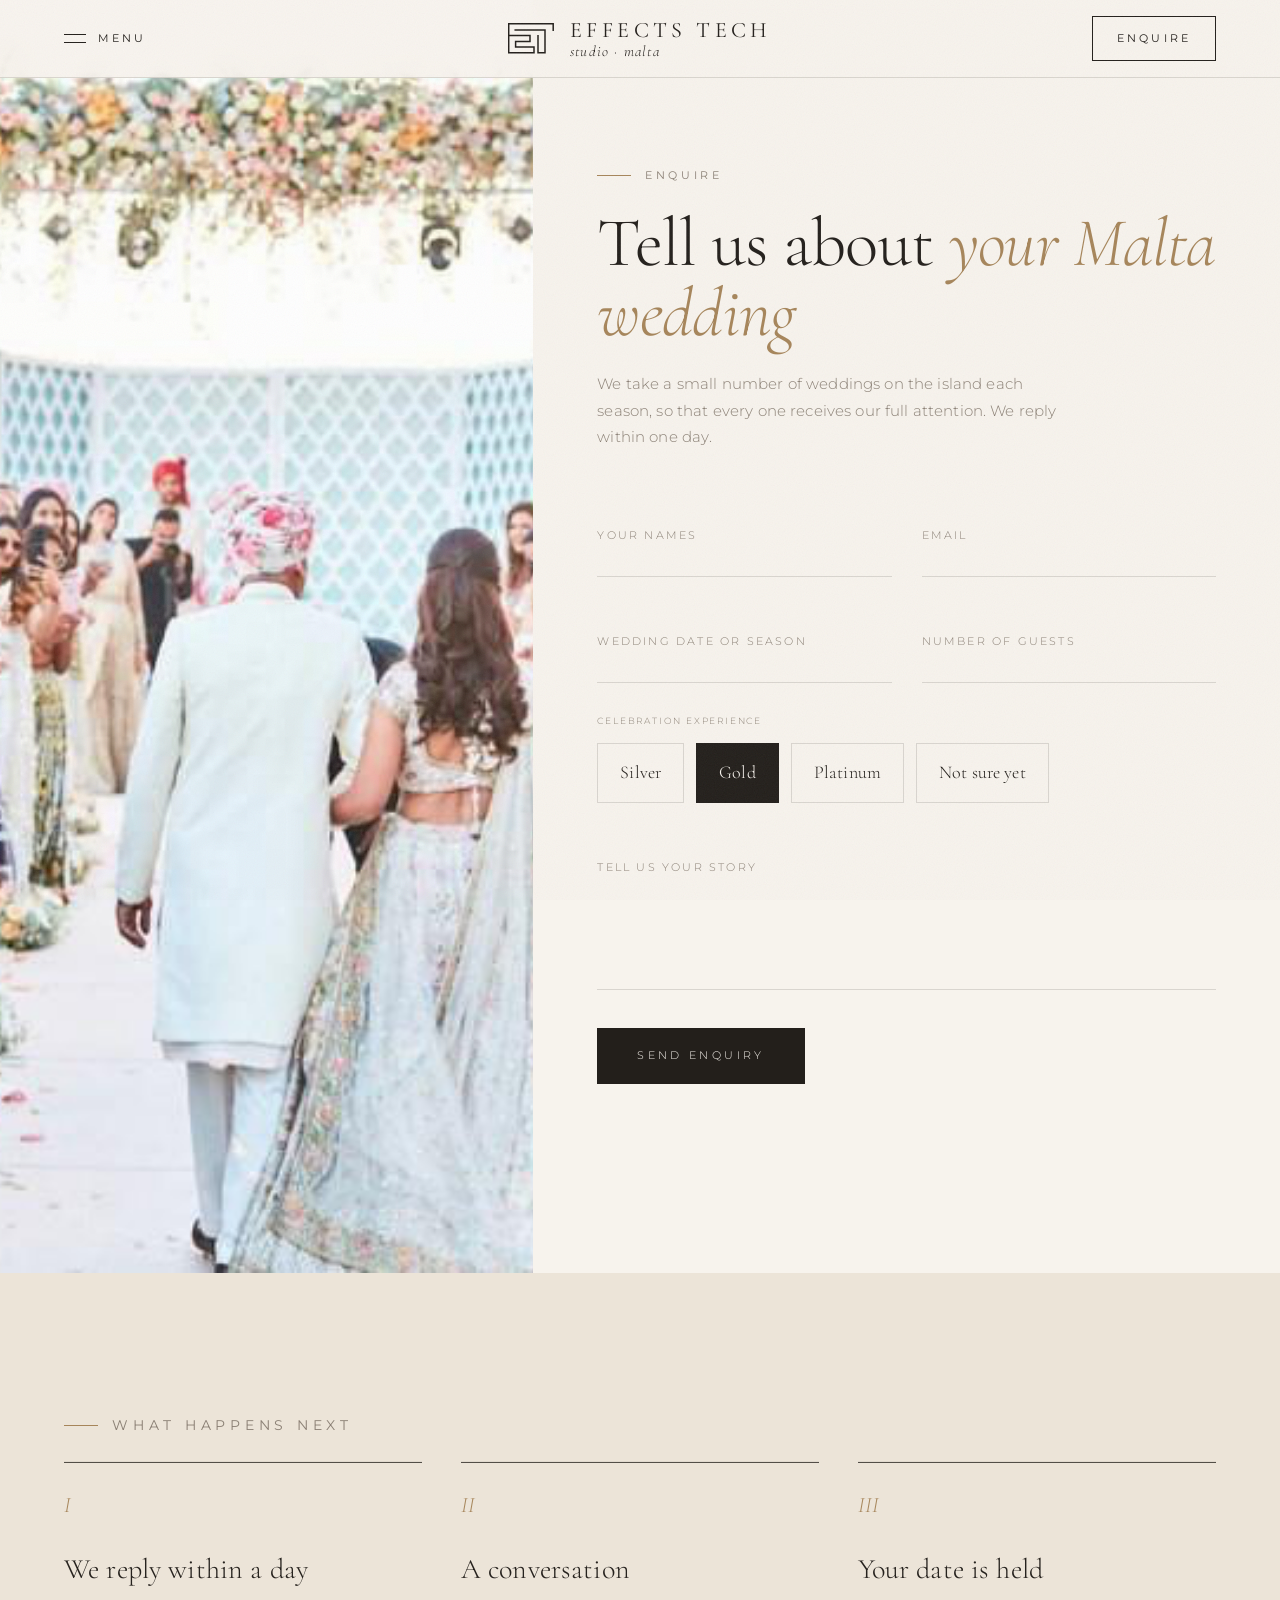
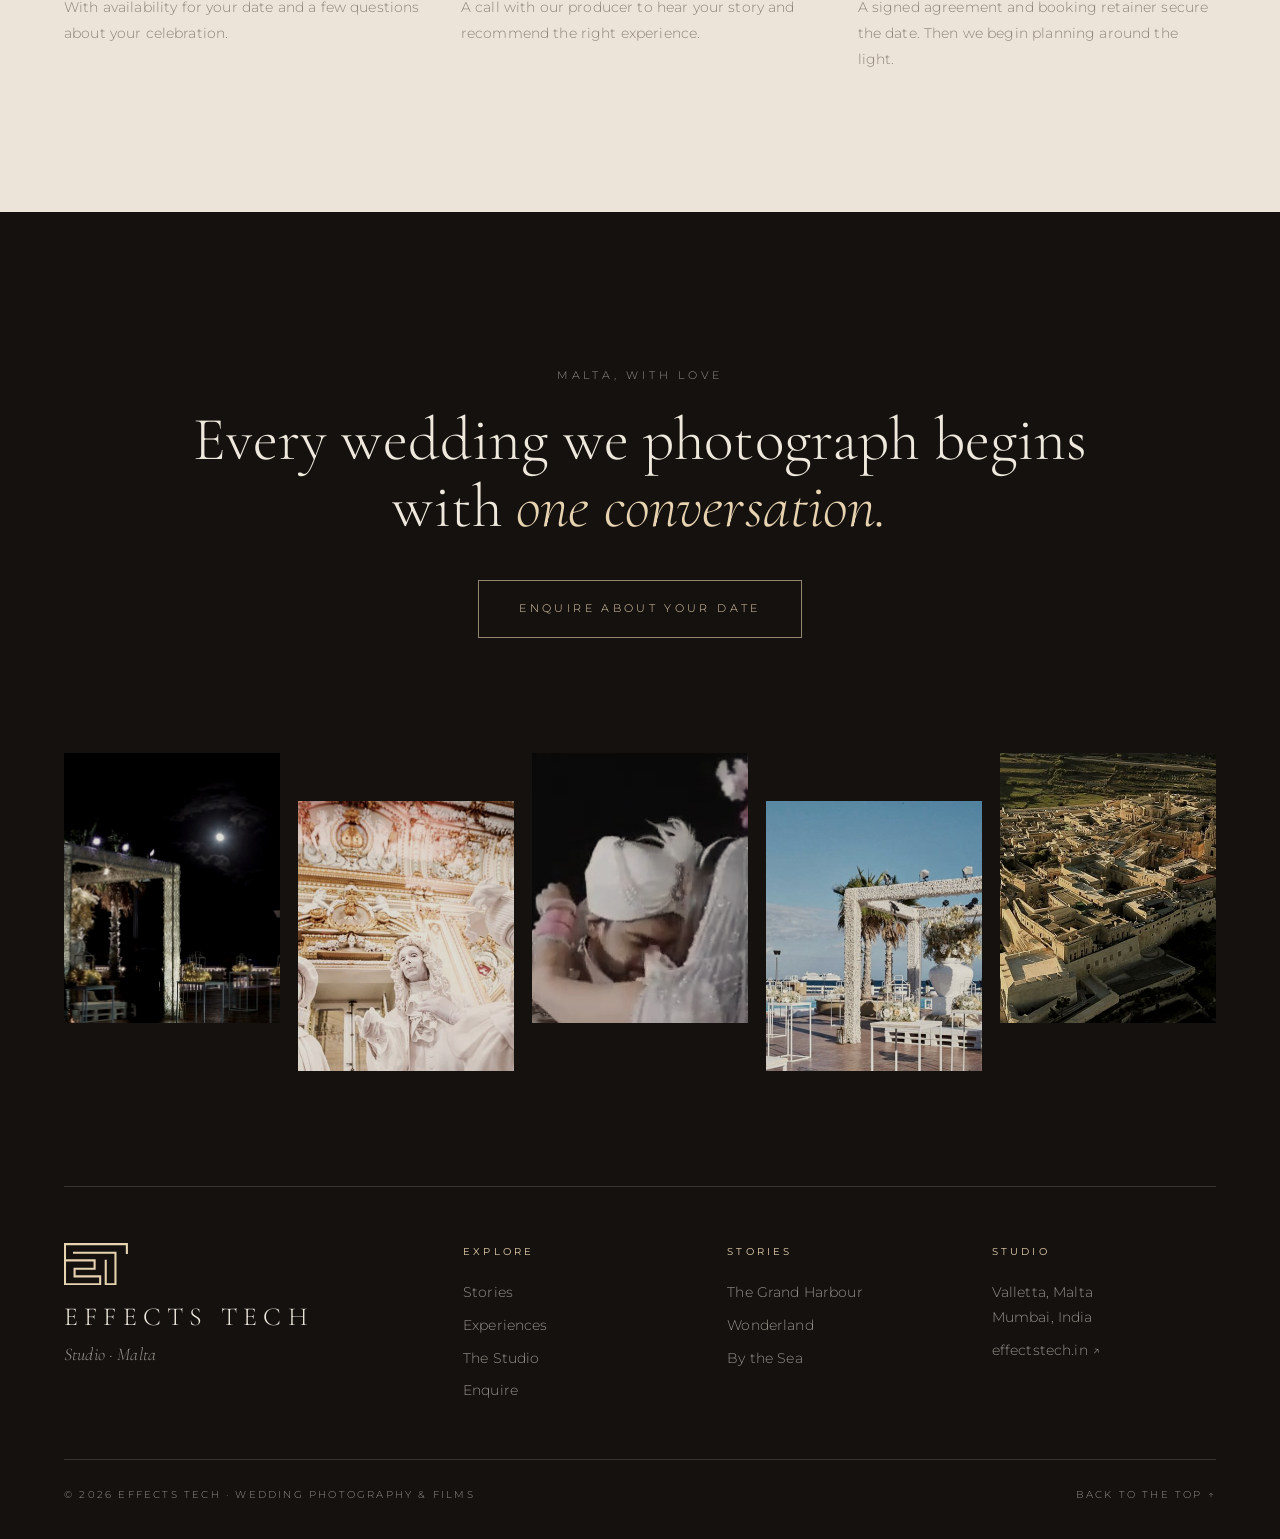
==== commit 8e33c957: "Luxury pass: film hero, gold invitation frames, page curtain, marquee and refined details Home hero " ====
--- a/site/enquire.html
+++ b/site/enquire.html
@@ -9,9 +9,10 @@
 <link rel="preconnect" href="https://fonts.gstatic.com" crossorigin>
 <link href="https://fonts.googleapis.com/css2?family=Cormorant+Garamond:ital,wght@0,300;0,400;0,500;1,300;1,400&family=Montserrat:wght@300;400;500&display=swap" rel="stylesheet">
 <link rel="icon" type="image/png" href="assets/img/favicon.png">
-<link rel="stylesheet" href="assets/css/style.css?v=mwkn4ly4">
+<link rel="stylesheet" href="assets/css/style.css?v=mwknb1ym">
 </head>
 <body class="page-enquire-page">
+<div class="curtain" aria-hidden="true"><svg class="logo-mark curtain__logo" viewBox="0 0 460 305" fill="none" stroke="currentColor" stroke-width="15" stroke-linecap="square" stroke-linejoin="miter" aria-hidden="true"><path d="M452 72V8H7v289h253v-57H76v-55h144v-60H7"/><path d="M72 70h298v227h-70V128"/></svg></div>
 
 <header class="nav">
   <button class="nav__chapters" aria-expanded="false" aria-controls="index">Menu</button>
@@ -130,6 +131,6 @@
 <script src="assets/vendor/gsap.min.js"></script>
 <script src="assets/vendor/ScrollTrigger.min.js"></script>
 <script src="assets/vendor/lenis.min.js"></script>
-<script src="assets/js/main.js?v=mwkn4ly4"></script>
+<script src="assets/js/main.js?v=mwknb1ym"></script>
 </body>
 </html>
--- a/site/assets/css/style.css
+++ b/site/assets/css/style.css
@@ -540,3 +540,58 @@
 .sg:has(img[src*="still-"]){--ar:656/269}  /* film stills keep their native cinemascope frame */
 .metal{-webkit-background-clip:text;background-clip:text;color:transparent;background-size:200% 100%;font-style:italic;padding:0 .08em;transition:background-position 1.4s var(--ease)}
 .tier:hover .metal{background-position:100% 50%}
+
+/* =========================================================
+   LUXURY LAYER — film hero, gold frames, curtain, details
+   ========================================================= */
+/* home hero film */
+.hero__video{position:absolute;inset:0;width:100%;height:100%;object-fit:cover;transform:scale(1.38);opacity:0;transition:opacity 2.4s var(--ease);filter:saturate(.92) contrast(1.04)}
+.hero__video.is-playing{opacity:1}
+.hero__shade{background:radial-gradient(ellipse at center,rgba(20,17,15,.2),rgba(20,17,15,.66) 90%),linear-gradient(180deg,rgba(20,17,15,.45),transparent 28%,transparent 68%,rgba(20,17,15,.6))}
+
+/* double gold hairline frame, like an engraved invitation */
+.hero__border{position:absolute;z-index:3;inset:clamp(14px,1.8vw,26px);border:1px solid rgba(232,211,176,.42);pointer-events:none}
+.hero__border span{position:absolute;inset:6px;border:1px solid rgba(232,211,176,.18)}
+.hero__border::before,.hero__border::after{content:"✦";position:absolute;left:50%;transform:translate(-50%,-50%);font-size:10px;color:#e8d3b0;line-height:1}
+.hero__border::before{top:0}
+.hero__border::after{top:100%}
+.phero .hero__border{z-index:1}
+
+/* venue marquee */
+.marquee{overflow:hidden;padding:30px 0;border-top:1px solid var(--line);border-bottom:1px solid var(--line);background:var(--ivory)}
+.marquee__track{display:flex;align-items:center;gap:46px;width:max-content;animation:marq 70s linear infinite}
+.marquee span{font-family:var(--serif);font-style:italic;font-weight:300;font-size:clamp(30px,3.6vw,54px);color:var(--ink);white-space:nowrap}
+.marquee i{font-style:normal;color:var(--gold);font-size:12px}
+@keyframes marq{to{transform:translateX(-50%)}}
+
+/* curtain between pages */
+.curtain{position:fixed;inset:0;z-index:950;background:var(--noir);display:grid;place-items:center;pointer-events:none;animation:curtainUp 1.1s .25s var(--ease) forwards}
+.curtain__logo{width:64px;color:#e8d3b0;animation:curtainLogo 1s var(--ease) forwards}
+.page-home .curtain{display:none}
+.curtain.is-closing{animation:curtainDown .75s var(--ease) forwards}
+@keyframes curtainUp{to{transform:translateY(-100%)}}
+@keyframes curtainDown{from{transform:translateY(100%)}to{transform:translateY(0)}}
+@keyframes curtainLogo{from{opacity:0;transform:translateY(10px)}to{opacity:1;transform:none}}
+
+/* eyebrows get a gold hairline */
+.eyebrow::before{content:"";display:inline-block;width:34px;height:1px;background:var(--gold);vertical-align:middle;margin:-2px 14px 0 0}
+.hero .eyebrow::before,.phero .eyebrow::before,.film .eyebrow::before{background:#e8d3b0}
+
+/* buttons: a slow gold sweep */
+.cta__btn,.tier__btn,.send,.footer__btn,.nav__enquire{background-image:linear-gradient(var(--gold),var(--gold));background-repeat:no-repeat;background-position:left center;background-size:0% 100%;transition:background-size .8s var(--ease),color .5s,border-color .5s}
+.cta__btn:hover,.tier__btn:hover,.send:hover,.nav__enquire:hover{background-size:100% 100%;background-color:var(--ink);color:var(--ivory);border-color:var(--gold)}
+.tier--dark .tier__btn{background-color:#e8d3b0}
+.tier--dark .tier__btn:hover{color:var(--noir)}
+.footer__btn{background-image:linear-gradient(#e8d3b0,#e8d3b0)}
+.footer__btn:hover{background-size:100% 100%;background-color:transparent;color:var(--noir)}
+
+/* photographs: soft depth + gentle hover grade */
+.ph__crop{box-shadow:0 30px 60px -40px rgba(20,17,15,.45)}
+.ph img{filter:saturate(.94) contrast(1.02)}
+.ph:hover img{filter:saturate(1.02) contrast(1.04)}
+
+/* refined scrollbar + type rendering */
+html{scrollbar-width:thin;scrollbar-color:var(--gold) var(--ivory)}
+::-webkit-scrollbar{width:8px}::-webkit-scrollbar-track{background:var(--ivory)}::-webkit-scrollbar-thumb{background:var(--gold);border-radius:8px}
+body{text-rendering:optimizeLegibility;font-feature-settings:"liga","kern"}
+@media (max-width:760px){.hero__border{inset:10px}.marquee{padding:20px 0}}
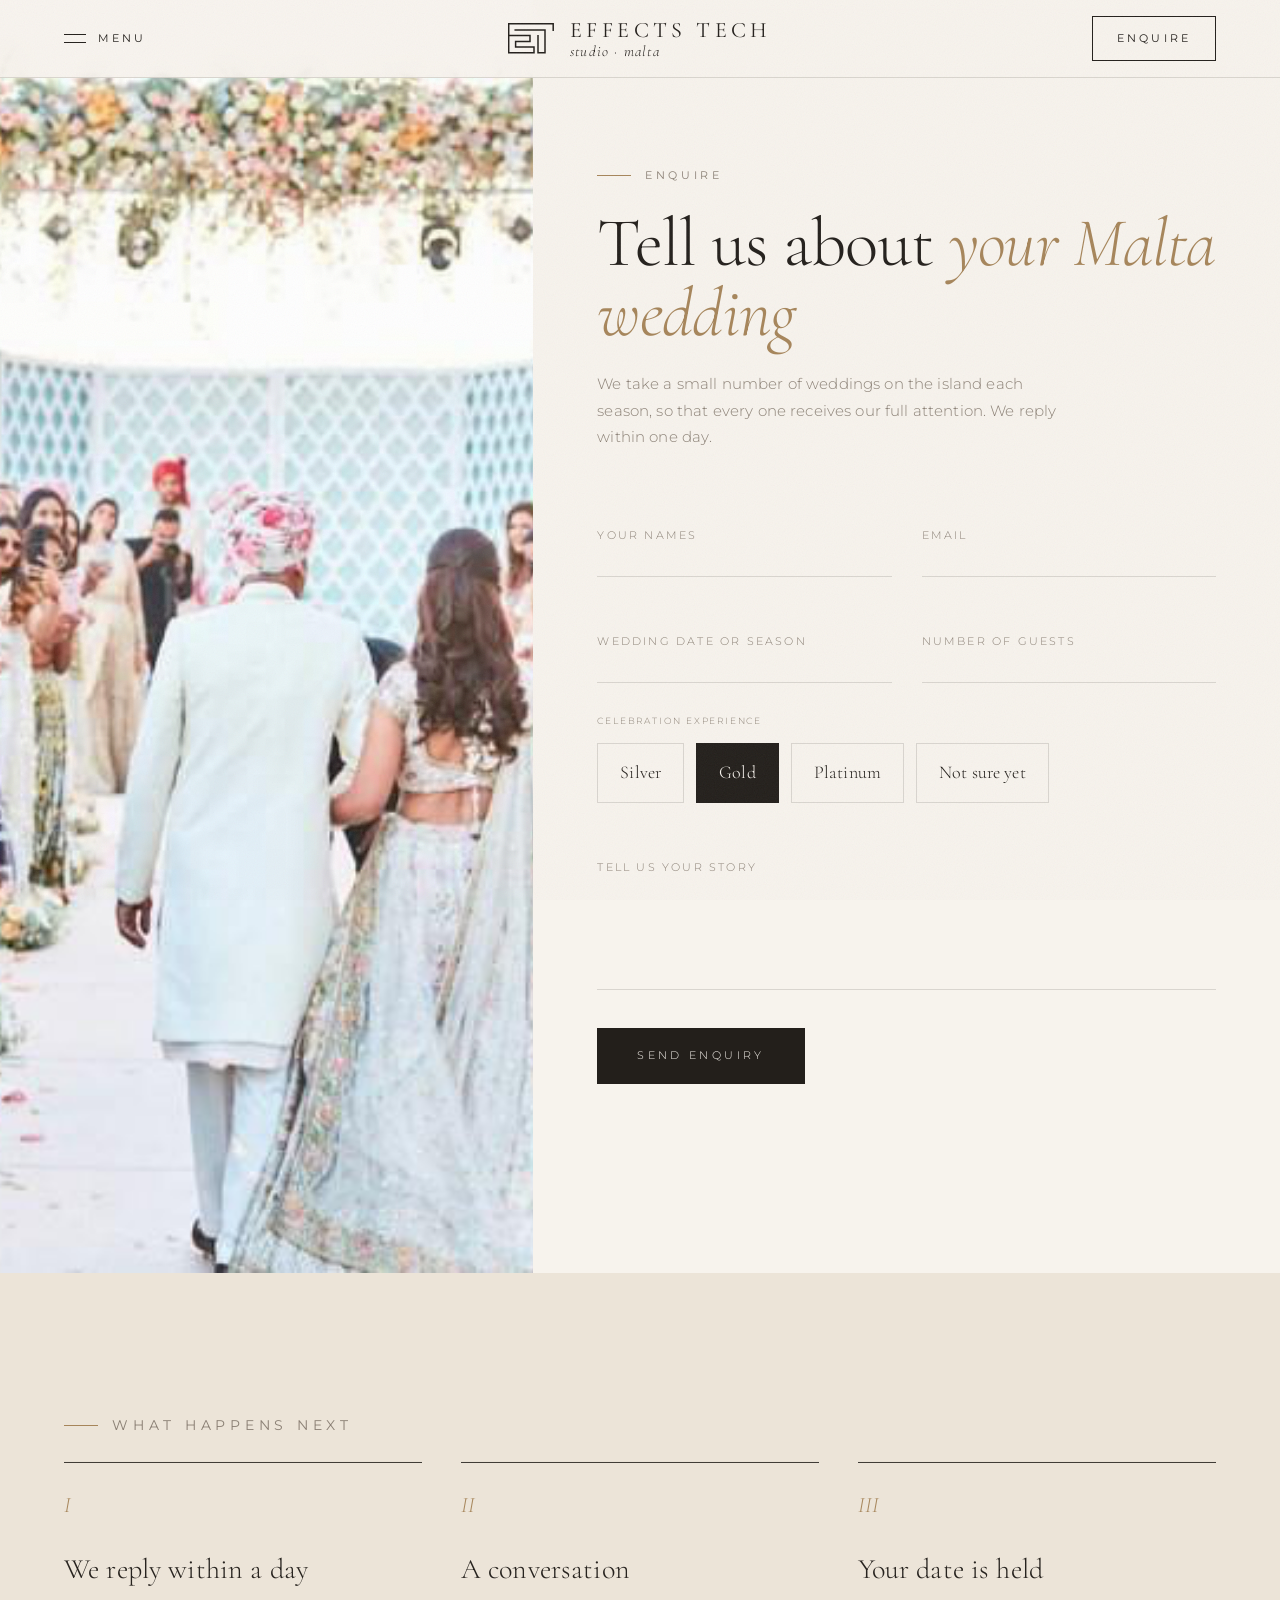
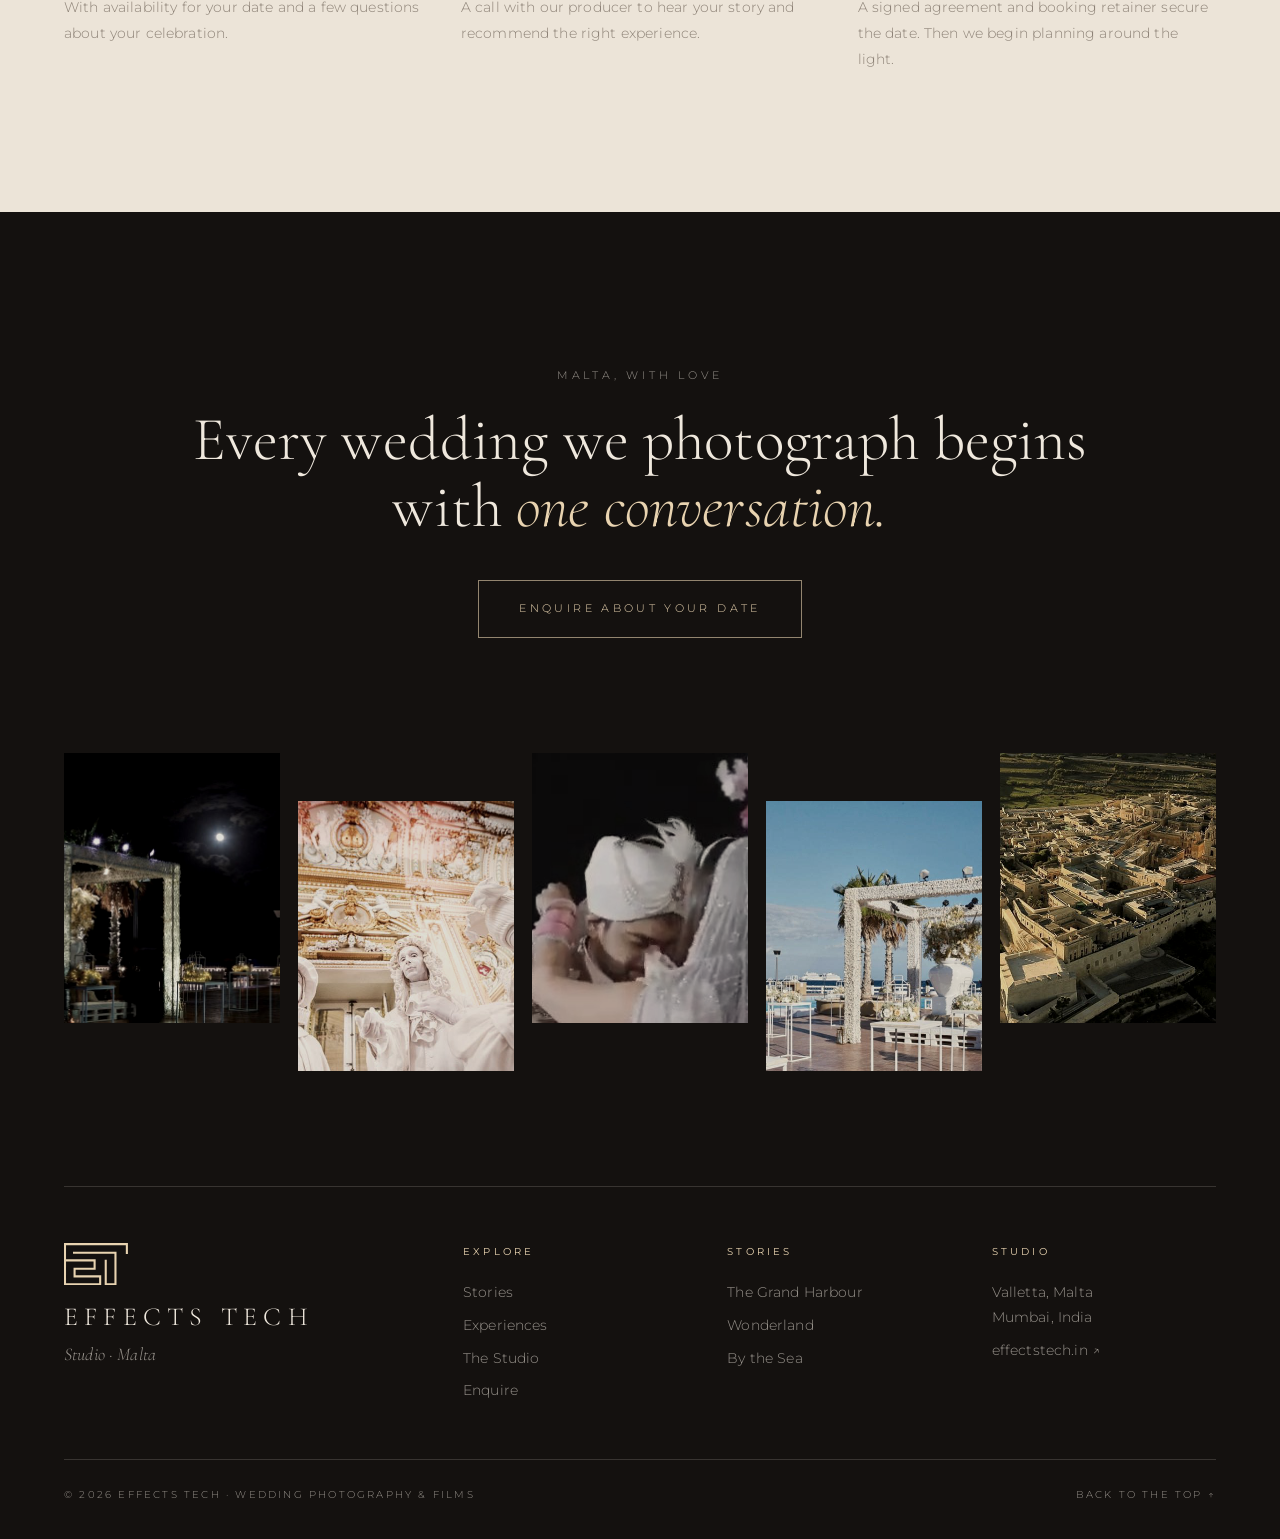
==== commit abaf0fbb: "Rework photo layouts on a clean grid; matched story gallery rows Chapter collages no longer use over" ====
--- a/site/enquire.html
+++ b/site/enquire.html
@@ -9,7 +9,7 @@
 <link rel="preconnect" href="https://fonts.gstatic.com" crossorigin>
 <link href="https://fonts.googleapis.com/css2?family=Cormorant+Garamond:ital,wght@0,300;0,400;0,500;1,300;1,400&family=Montserrat:wght@300;400;500&display=swap" rel="stylesheet">
 <link rel="icon" type="image/png" href="assets/img/favicon.png">
-<link rel="stylesheet" href="assets/css/style.css?v=mwknb1ym">
+<link rel="stylesheet" href="assets/css/style.css?v=mwknhxhw">
 </head>
 <body class="page-enquire-page">
 <div class="curtain" aria-hidden="true"><svg class="logo-mark curtain__logo" viewBox="0 0 460 305" fill="none" stroke="currentColor" stroke-width="15" stroke-linecap="square" stroke-linejoin="miter" aria-hidden="true"><path d="M452 72V8H7v289h253v-57H76v-55h144v-60H7"/><path d="M72 70h298v227h-70V128"/></svg></div>
@@ -131,6 +131,6 @@
 <script src="assets/vendor/gsap.min.js"></script>
 <script src="assets/vendor/ScrollTrigger.min.js"></script>
 <script src="assets/vendor/lenis.min.js"></script>
-<script src="assets/js/main.js?v=mwknb1ym"></script>
+<script src="assets/js/main.js?v=mwknhxhw"></script>
 </body>
 </html>
--- a/site/assets/css/style.css
+++ b/site/assets/css/style.css
@@ -595,3 +595,82 @@
 ::-webkit-scrollbar{width:8px}::-webkit-scrollbar-track{background:var(--ivory)}::-webkit-scrollbar-thumb{background:var(--gold);border-radius:8px}
 body{text-rendering:optimizeLegibility;font-feature-settings:"liga","kern"}
 @media (max-width:760px){.hero__border{inset:10px}.marquee{padding:20px 0}}
+
+/* =========================================================
+   LAYOUT SYSTEM v2 — clean editorial grid, no overlaps.
+   Each row's spans add up to 12; rhythm comes from size and
+   alignment, never from negative or percentage offsets.
+   ========================================================= */
+.chapter__body .ph{margin-top:0!important;align-self:start}
+.chapter__body{row-gap:clamp(56px,7vw,110px)}
+
+/* I — The Arrival */
+.layout-a .copy{grid-column:1/6;grid-row:1;align-self:center}
+.layout-a .g1{grid-column:7/13;grid-row:1;--ar:4/3}
+.layout-a .g2{grid-column:1/8;grid-row:2;--ar:3/2}
+.layout-a .g3{grid-column:8/13;grid-row:2;--ar:4/5;align-self:end}
+.layout-a .g4{grid-column:3/11;grid-row:3;--ar:21/9}
+
+/* II — Mehndi */
+.layout-b .g1{grid-column:1/8;grid-row:1;--ar:16/10}
+.layout-b .copy{grid-column:9/13;grid-row:1;align-self:center}
+.layout-b .g2{grid-column:1/6;grid-row:2;--ar:4/5}
+.layout-b .g3{grid-column:6/13;grid-row:2;--ar:3/2;align-self:end}
+.layout-b .g4{grid-column:1/13;grid-row:3;--ar:21/8}
+
+/* IV — Vows by the sea: wide, then an even triptych */
+.layout-d .copy{grid-column:1/-1;grid-row:1}
+.layout-d .g1{grid-column:1/13;grid-row:2;--ar:21/9}
+.layout-d .g2{grid-column:1/5;grid-row:3;--ar:4/5}
+.layout-d .g3{grid-column:5/9;grid-row:3;--ar:4/5}
+.layout-d .g4{grid-column:9/13;grid-row:3;--ar:4/5}
+
+/* V — Wonderland */
+.layout-e .g1{grid-column:1/7;grid-row:1;--ar:1/1}
+.layout-e .copy{grid-column:8/13;grid-row:1;align-self:center}
+.layout-e .g2{grid-column:1/5;grid-row:2;--ar:4/5}
+.layout-e .g3{grid-column:5/13;grid-row:2;--ar:3/2;align-self:end}
+.layout-e .g4{grid-column:4/10;grid-row:3;--ar:3/2}
+
+/* VI — The Farewell */
+.layout-f .g1{grid-column:1/6;grid-row:1;--ar:4/5}
+.layout-f .copy{grid-column:7/13;grid-row:1;align-self:center}
+.layout-f .g2{grid-column:1/7;grid-row:2;--ar:3/2}
+.layout-f .g3{grid-column:7/13;grid-row:2;--ar:3/2}
+
+/* story galleries: alternating pairs + a wide closer, every 5 */
+.sgal .sg{margin-top:0!important;align-self:start}
+.sg--0{grid-column:1/8;--ar:3/2}
+.sg--1{grid-column:8/13;--ar:4/5;align-self:end}
+.sg--2{grid-column:1/6;--ar:4/5}
+.sg--3{grid-column:6/13;--ar:3/2;align-self:end}
+.sg--4{grid-column:2/12;--ar:21/9}
+.sg:has(img[src*="still-"]){--ar:656/269}
+
+/* the frames grid on the old page is gone; keep the prologue tidy too */
+.prologue__b{margin-bottom:0;align-self:end}
+
+@media (max-width:900px){
+  .chapter__body .ph,.sgal .sg{grid-column:1/-1!important;grid-row:auto!important;align-self:start}
+  .layout-d .g2,.layout-d .g3,.layout-d .g4{grid-column:auto!important}
+  .layout-d .g4{grid-column:1/-1!important}
+  .sg--1,.sg--2{grid-column:auto!important}
+}
+
+/* story gallery rows (generated) */
+.sgal{display:flex;flex-direction:column;gap:clamp(60px,7vw,110px)}
+.srow{display:grid;grid-template-columns:repeat(12,1fr);gap:clamp(16px,2vw,30px);align-items:center}
+.srow .ph{margin:0}
+.sr-cine{grid-column:2/12;--ar:656/269}
+.srow--cine-r .sr-cine{grid-column:1/11}
+.srow--cine:not(.srow--cine-r) .sr-cine{grid-column:3/13}
+.sr-big{grid-column:1/8;--ar:3/2}
+.sr-small{grid-column:8/13;--ar:1/1}
+.srow--flip .sr-big{grid-column:6/13;grid-row:1}
+.srow--flip .sr-small{grid-column:1/6;grid-row:1}
+.sr-single{grid-column:3/11;--ar:3/2}
+@media (max-width:900px){
+  .srow .ph{grid-column:1/-1!important;grid-row:auto!important}
+  .sr-small{--ar:4/3}
+}
+.sgal{align-items:stretch}.srow{width:100%}
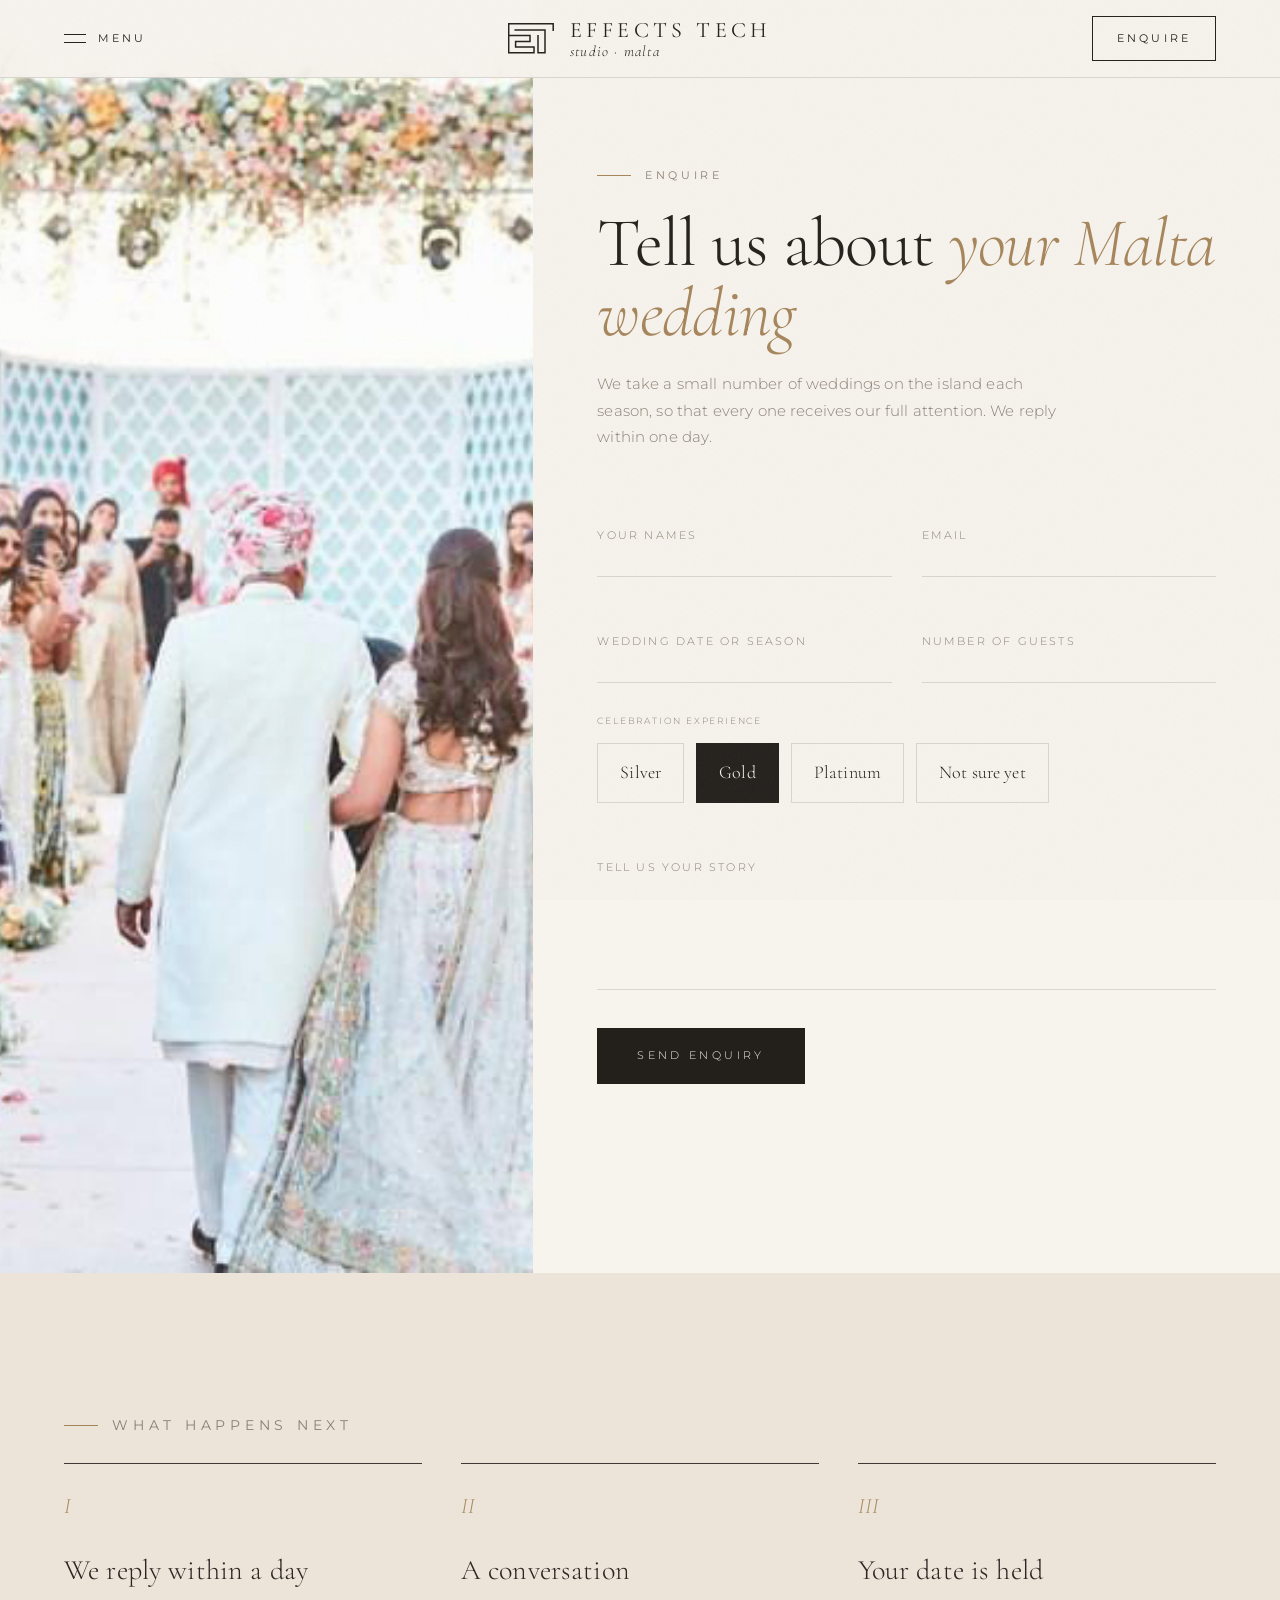
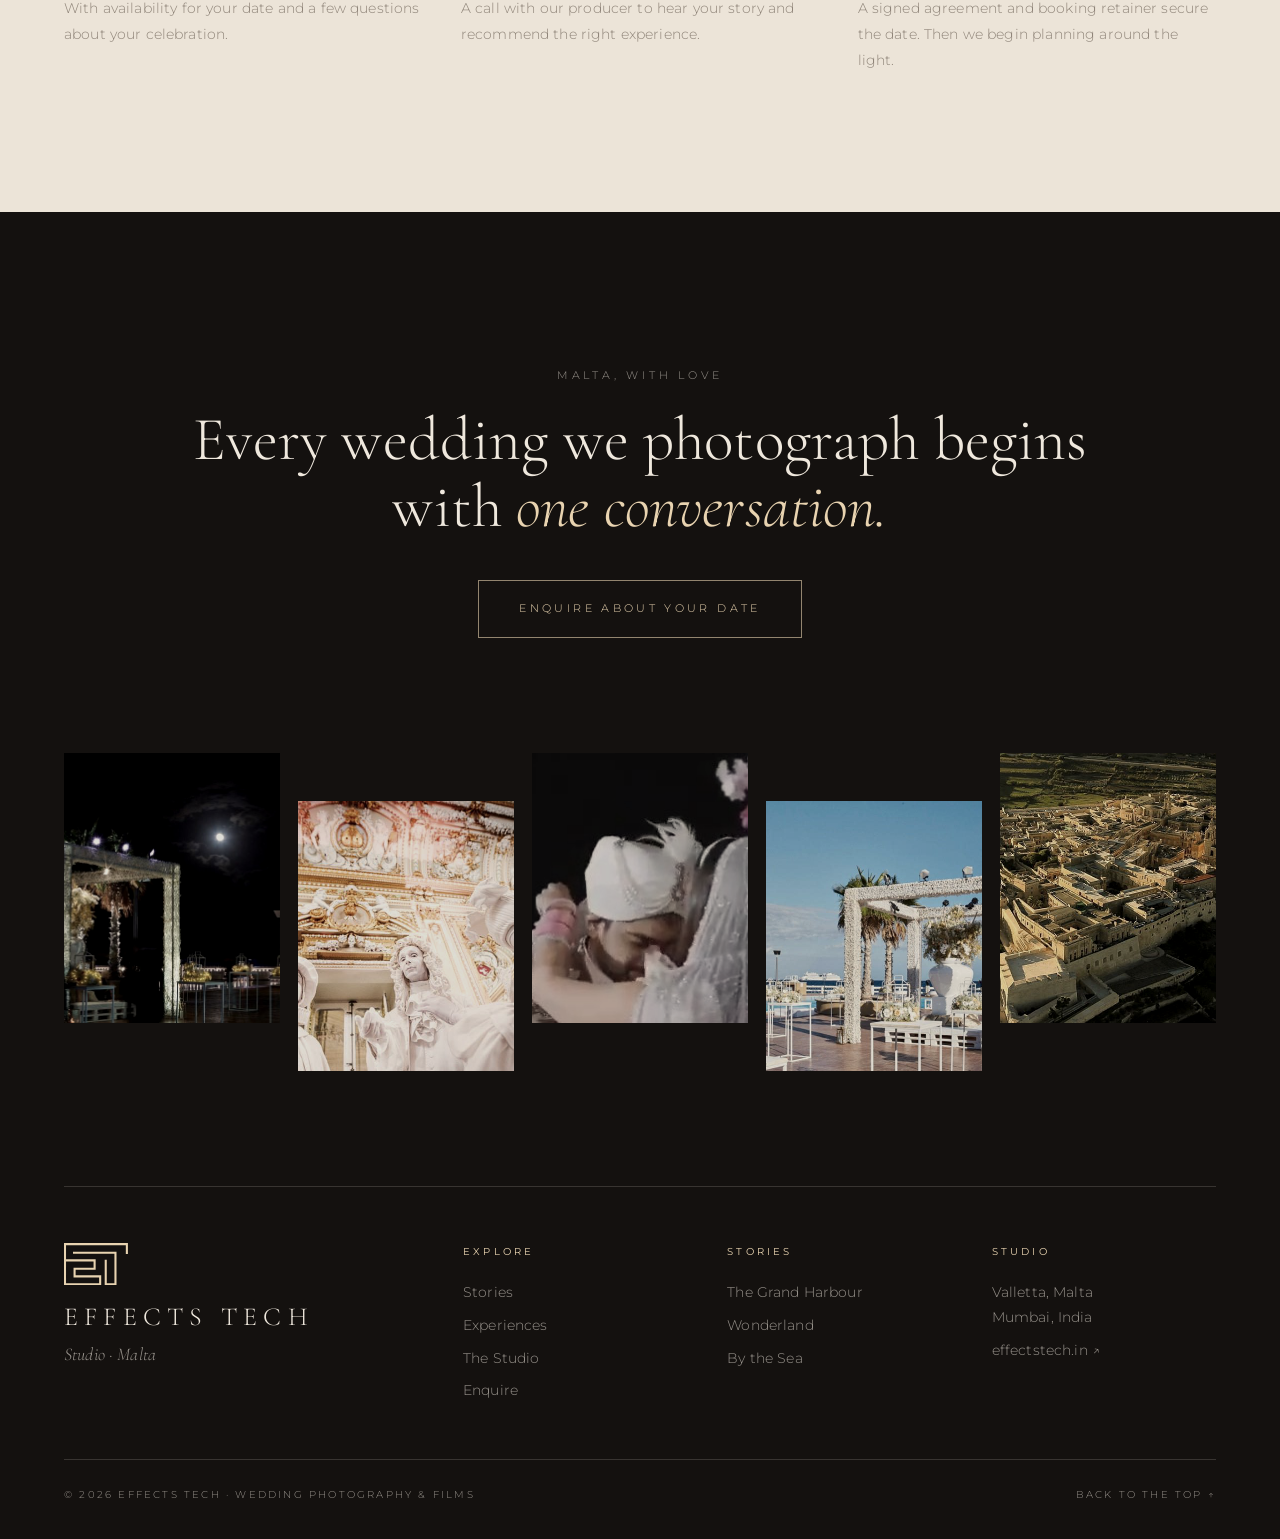
==== commit e1716ae1: "Home chapters as sticky editorial spreads; Sangeet gallery scrolls sideways; hero frame clears the h" ====
--- a/site/enquire.html
+++ b/site/enquire.html
@@ -9,7 +9,7 @@
 <link rel="preconnect" href="https://fonts.gstatic.com" crossorigin>
 <link href="https://fonts.googleapis.com/css2?family=Cormorant+Garamond:ital,wght@0,300;0,400;0,500;1,300;1,400&family=Montserrat:wght@300;400;500&display=swap" rel="stylesheet">
 <link rel="icon" type="image/png" href="assets/img/favicon.png">
-<link rel="stylesheet" href="assets/css/style.css?v=mwknhxhw">
+<link rel="stylesheet" href="assets/css/style.css?v=mwknrtau">
 </head>
 <body class="page-enquire-page">
 <div class="curtain" aria-hidden="true"><svg class="logo-mark curtain__logo" viewBox="0 0 460 305" fill="none" stroke="currentColor" stroke-width="15" stroke-linecap="square" stroke-linejoin="miter" aria-hidden="true"><path d="M452 72V8H7v289h253v-57H76v-55h144v-60H7"/><path d="M72 70h298v227h-70V128"/></svg></div>
@@ -131,6 +131,6 @@
 <script src="assets/vendor/gsap.min.js"></script>
 <script src="assets/vendor/ScrollTrigger.min.js"></script>
 <script src="assets/vendor/lenis.min.js"></script>
-<script src="assets/js/main.js?v=mwknhxhw"></script>
+<script src="assets/js/main.js?v=mwknrtau"></script>
 </body>
 </html>
--- a/site/assets/css/style.css
+++ b/site/assets/css/style.css
@@ -674,3 +674,61 @@
   .sr-small{--ar:4/3}
 }
 .sgal{align-items:stretch}.srow{width:100%}
+
+/* gold frame starts below the header so it never runs behind the logo or Enquire */
+.hero__border{top:clamp(92px,8.5vw,112px);left:clamp(14px,1.8vw,26px);right:clamp(14px,1.8vw,26px);bottom:clamp(14px,1.8vw,26px)}
+@media (max-width:900px){.hero__border{top:78px}}
+@media (max-width:760px){.hero__border{top:70px;left:10px;right:10px;bottom:10px}}
+
+/* =========================================================
+   HOME CHAPTERS v3 — sticky editorial spreads
+   text holds still, photographs pass by at their natural shape
+   ========================================================= */
+.spread{display:grid;grid-template-columns:5fr 7fr;gap:clamp(40px,7vw,130px);padding:clamp(110px,12vw,190px) var(--pad);align-items:start}
+.spread--flip{grid-template-columns:7fr 5fr}
+.spread--flip .spread__text{order:2}
+.spread__sticky{position:sticky;top:26vh;max-width:440px}
+.spread--flip .spread__sticky{margin-left:auto}
+.spread .copy{max-width:none}
+.spread__meta{display:flex;align-items:center;gap:20px;margin-top:46px}
+.spread__count{font-family:var(--serif);font-style:italic;font-size:20px;color:var(--gold);white-space:nowrap}
+.spread__count b{font-weight:400;font-size:30px;color:var(--ink);font-style:normal;margin-right:2px}
+.chapter--dark .spread__count b{color:var(--on-noir)}
+.spread__line{position:relative;flex:1;max-width:180px;height:1px;background:var(--line)}
+.chapter--dark .spread__line{background:var(--line-noir)}
+.spread__line i{position:absolute;inset:0;background:var(--gold);transform-origin:left;transform:scaleX(0)}
+.spread__photos{display:flex;flex-direction:column;gap:clamp(80px,10vw,160px)}
+.spread__ph{width:100%}
+.spread__ph:nth-child(even){width:80%;align-self:flex-end}
+.spread--flip .spread__ph:nth-child(even){align-self:flex-start}
+.spread__ph img{aspect-ratio:auto;height:auto;will-change:transform}
+.spread__ph figcaption{display:flex;gap:12px;align-items:baseline}
+.spread__ph figcaption::before{content:attr(data-n);font-family:var(--sans);font-style:normal;font-size:10px;letter-spacing:.2em;color:var(--gold)}
+
+/* the sangeet: a gallery wall that moves sideways as you scroll down */
+.hscroll{position:relative;height:100vh;height:100svh;overflow:hidden;display:flex;align-items:center}
+.hscroll__track{display:flex;align-items:center;gap:clamp(24px,3vw,48px);padding:0 var(--pad);will-change:transform}
+.hscroll__copy{flex:0 0 min(440px,80vw);max-width:none}
+.hscroll__hint{margin-top:28px;font-size:10px;letter-spacing:.32em;text-transform:uppercase;color:#e8d3b0}
+.hscroll .ph{flex:0 0 auto}
+.hscroll .ph img{height:min(62vh,560px);width:auto;aspect-ratio:3/2}
+.hscroll .ph--tall img{aspect-ratio:3/4}
+.hscroll .ph:nth-of-type(even){margin-top:8vh}
+.hscroll .ph:nth-of-type(odd){margin-bottom:8vh}
+.hscroll__bar{position:absolute;left:var(--pad);right:var(--pad);bottom:6vh;height:1px;background:var(--line-noir)}
+.hscroll__bar i{position:absolute;inset:0;background:#e8d3b0;transform-origin:left;transform:scaleX(0)}
+
+@media (max-width:900px){
+  .spread,.spread--flip{grid-template-columns:1fr;gap:40px}
+  .spread--flip .spread__text{order:0}
+  .spread__sticky{position:static;max-width:none}
+  .spread__meta{display:none}
+  .spread__ph:nth-child(even){width:100%}
+  .hscroll{height:auto;display:block;padding:80px 0}
+  .hscroll__track{overflow-x:auto;scroll-snap-type:x mandatory;padding-bottom:20px}
+  .hscroll .ph{scroll-snap-align:center}
+  .hscroll .ph img{height:46vh}
+  .hscroll .ph:nth-of-type(n){margin:0}
+  .hscroll__bar{display:none}
+}
+.spread__text{align-self:stretch}  /* full-height column so the text can stay pinned */
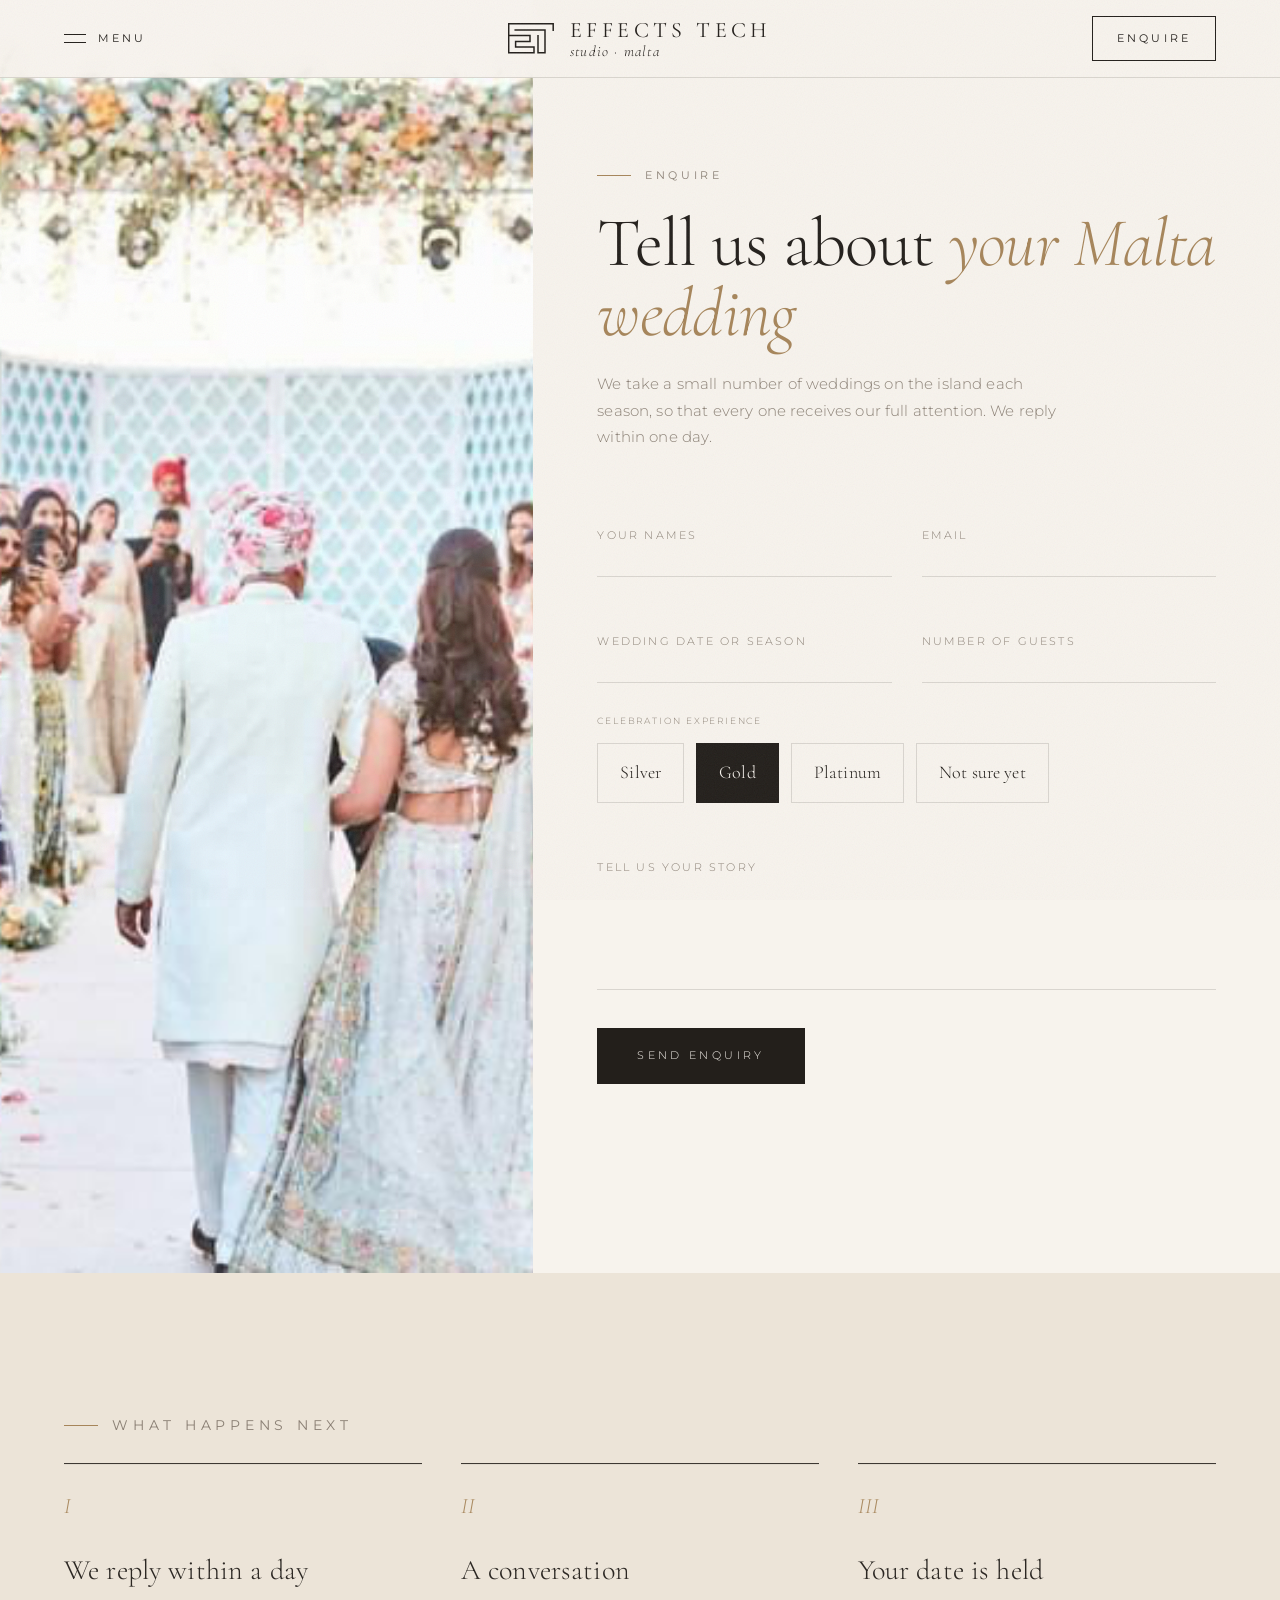
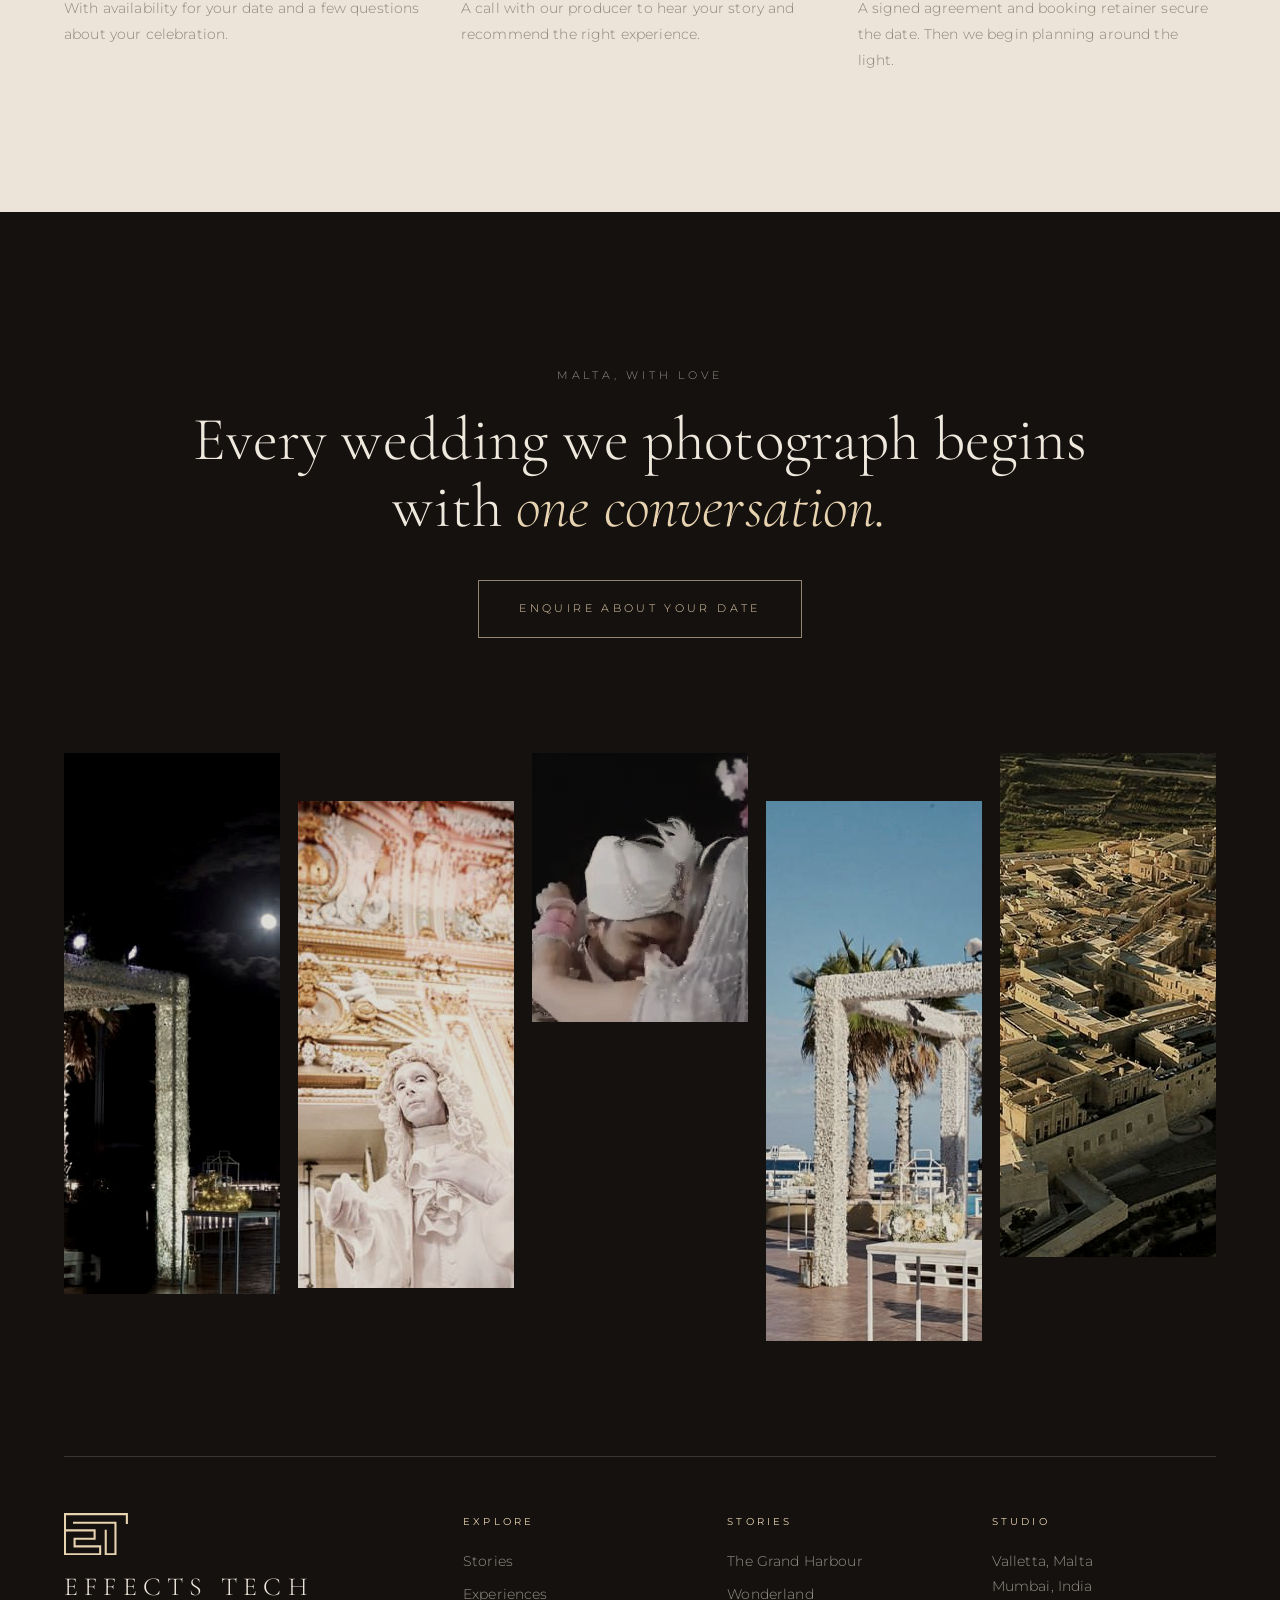
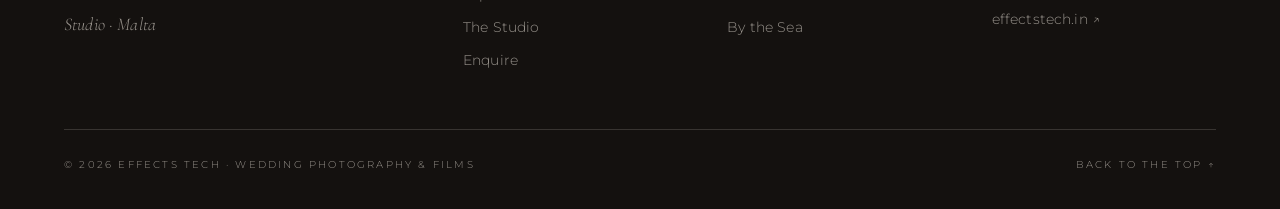
==== commit 2f9bde52: "Fix Sangeet gallery sliding over earlier chapters while scrolling Photos with natural heights loaded" ====
--- a/site/enquire.html
+++ b/site/enquire.html
@@ -9,7 +9,7 @@
 <link rel="preconnect" href="https://fonts.gstatic.com" crossorigin>
 <link href="https://fonts.googleapis.com/css2?family=Cormorant+Garamond:ital,wght@0,300;0,400;0,500;1,300;1,400&family=Montserrat:wght@300;400;500&display=swap" rel="stylesheet">
 <link rel="icon" type="image/png" href="assets/img/favicon.png">
-<link rel="stylesheet" href="assets/css/style.css?v=mwknrtau">
+<link rel="stylesheet" href="assets/css/style.css?v=mwknzxfv">
 </head>
 <body class="page-enquire-page">
 <div class="curtain" aria-hidden="true"><svg class="logo-mark curtain__logo" viewBox="0 0 460 305" fill="none" stroke="currentColor" stroke-width="15" stroke-linecap="square" stroke-linejoin="miter" aria-hidden="true"><path d="M452 72V8H7v289h253v-57H76v-55h144v-60H7"/><path d="M72 70h298v227h-70V128"/></svg></div>
@@ -47,7 +47,7 @@
 
 <main id="top">
 <section class="enquire enquire--page" id="enquire">
-  <figure class="enquire__img"><img src="assets/img/p10_006.jpg" alt="A bride and groom walking through their guests"></figure>
+  <figure class="enquire__img"><img src="assets/img/p10_006.jpg" width="897" height="539" alt="A bride and groom walking through their guests"></figure>
   <div class="enquire__box">
     <p class="eyebrow">Enquire</p>
     <h1 class="h2">Tell us about <em>your Malta wedding</em></h1>
@@ -92,11 +92,11 @@
   </div>
 
   <div class="footer__gallery" aria-hidden="true">
-    <figure><img src="assets/img/p26_020.jpg" alt="" loading="lazy"></figure>
-    <figure><img src="assets/img/p46_038.jpg" alt="" loading="lazy"></figure>
-    <figure><img src="assets/img/still-embrace.jpg" alt="" loading="lazy"></figure>
-    <figure><img src="assets/img/p27_021.jpg" alt="" loading="lazy"></figure>
-    <figure><img src="assets/img/p18_012.jpg" alt="" loading="lazy"></figure>
+    <figure><img src="assets/img/p26_020.jpg" width="963" height="541" alt="" loading="lazy"></figure>
+    <figure><img src="assets/img/p46_038.jpg" width="853" height="487" alt="" loading="lazy"></figure>
+    <figure><img src="assets/img/still-embrace.jpg" width="656" height="269" alt="" loading="lazy"></figure>
+    <figure><img src="assets/img/p27_021.jpg" width="960" height="540" alt="" loading="lazy"></figure>
+    <figure><img src="assets/img/p18_012.jpg" width="959" height="504" alt="" loading="lazy"></figure>
   </div>
 
   <div class="footer__main">
@@ -131,6 +131,6 @@
 <script src="assets/vendor/gsap.min.js"></script>
 <script src="assets/vendor/ScrollTrigger.min.js"></script>
 <script src="assets/vendor/lenis.min.js"></script>
-<script src="assets/js/main.js?v=mwknrtau"></script>
+<script src="assets/js/main.js?v=mwknzxfv"></script>
 </body>
 </html>
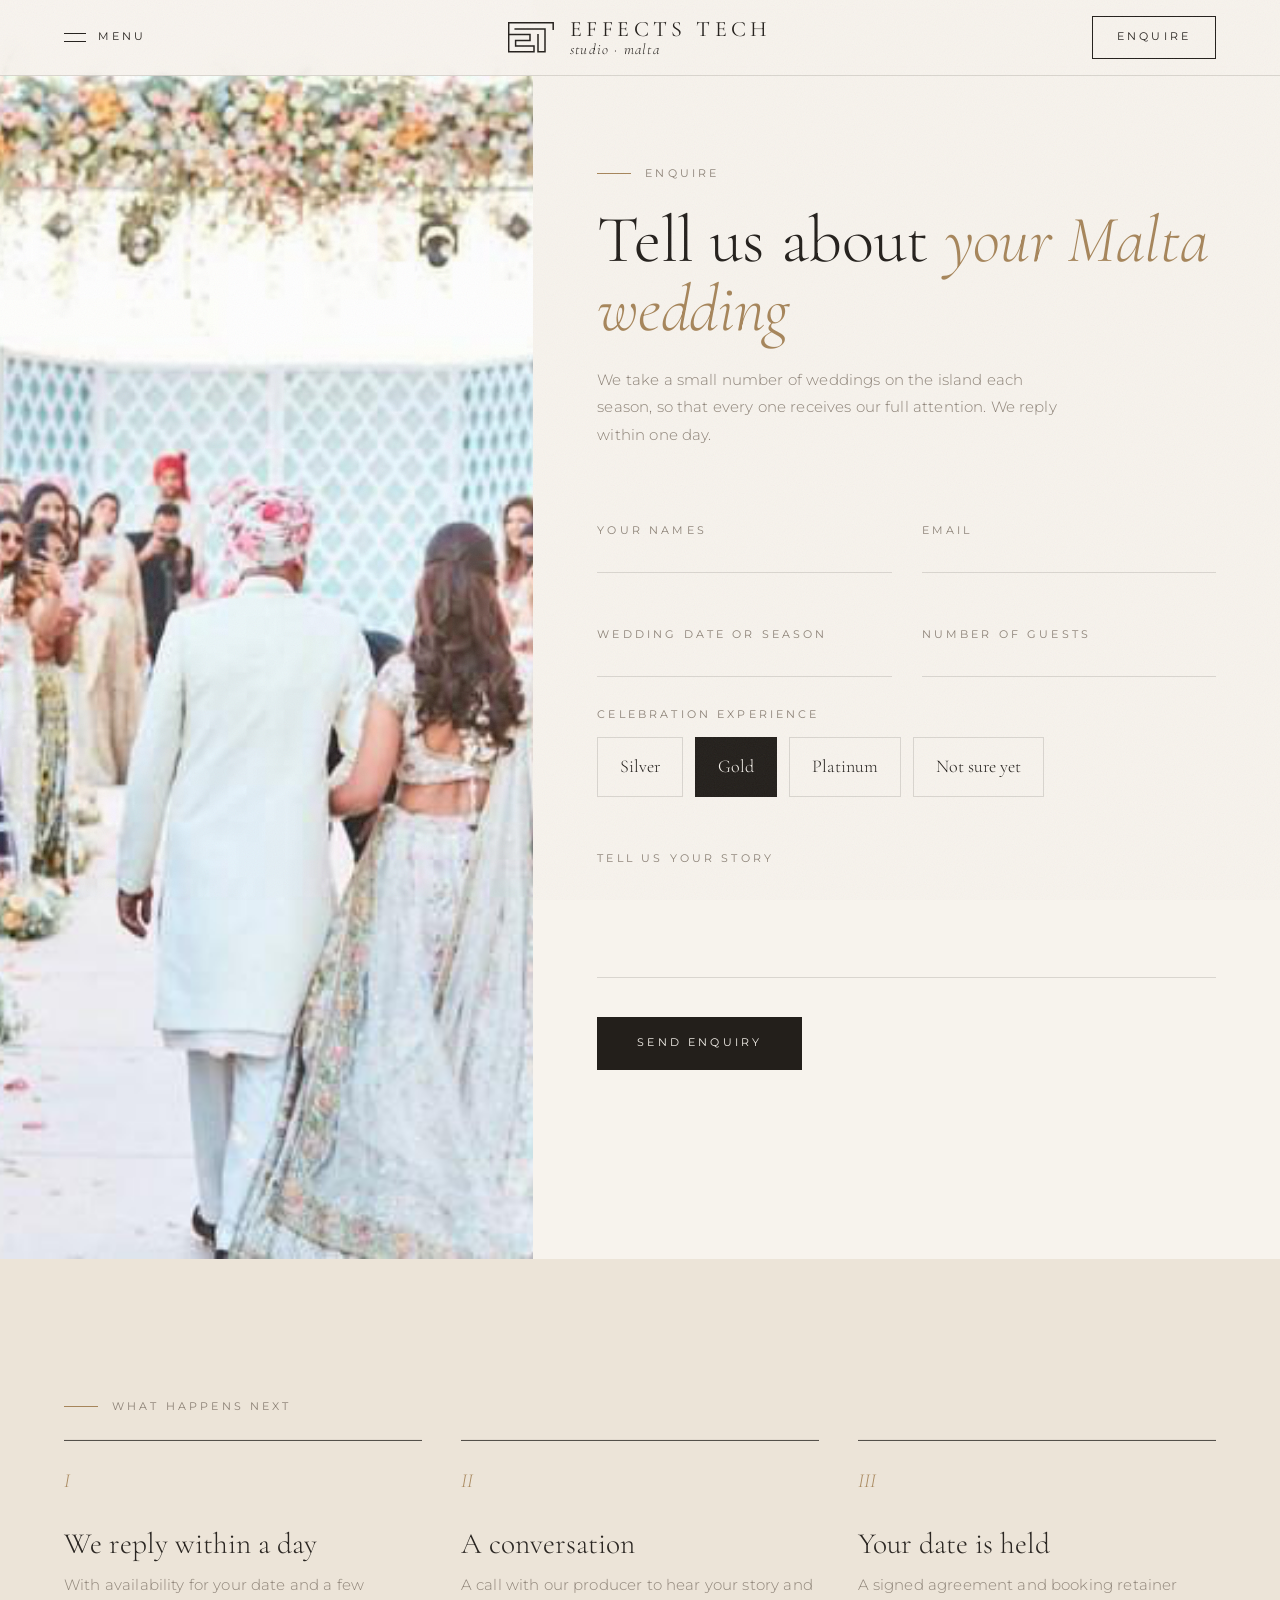
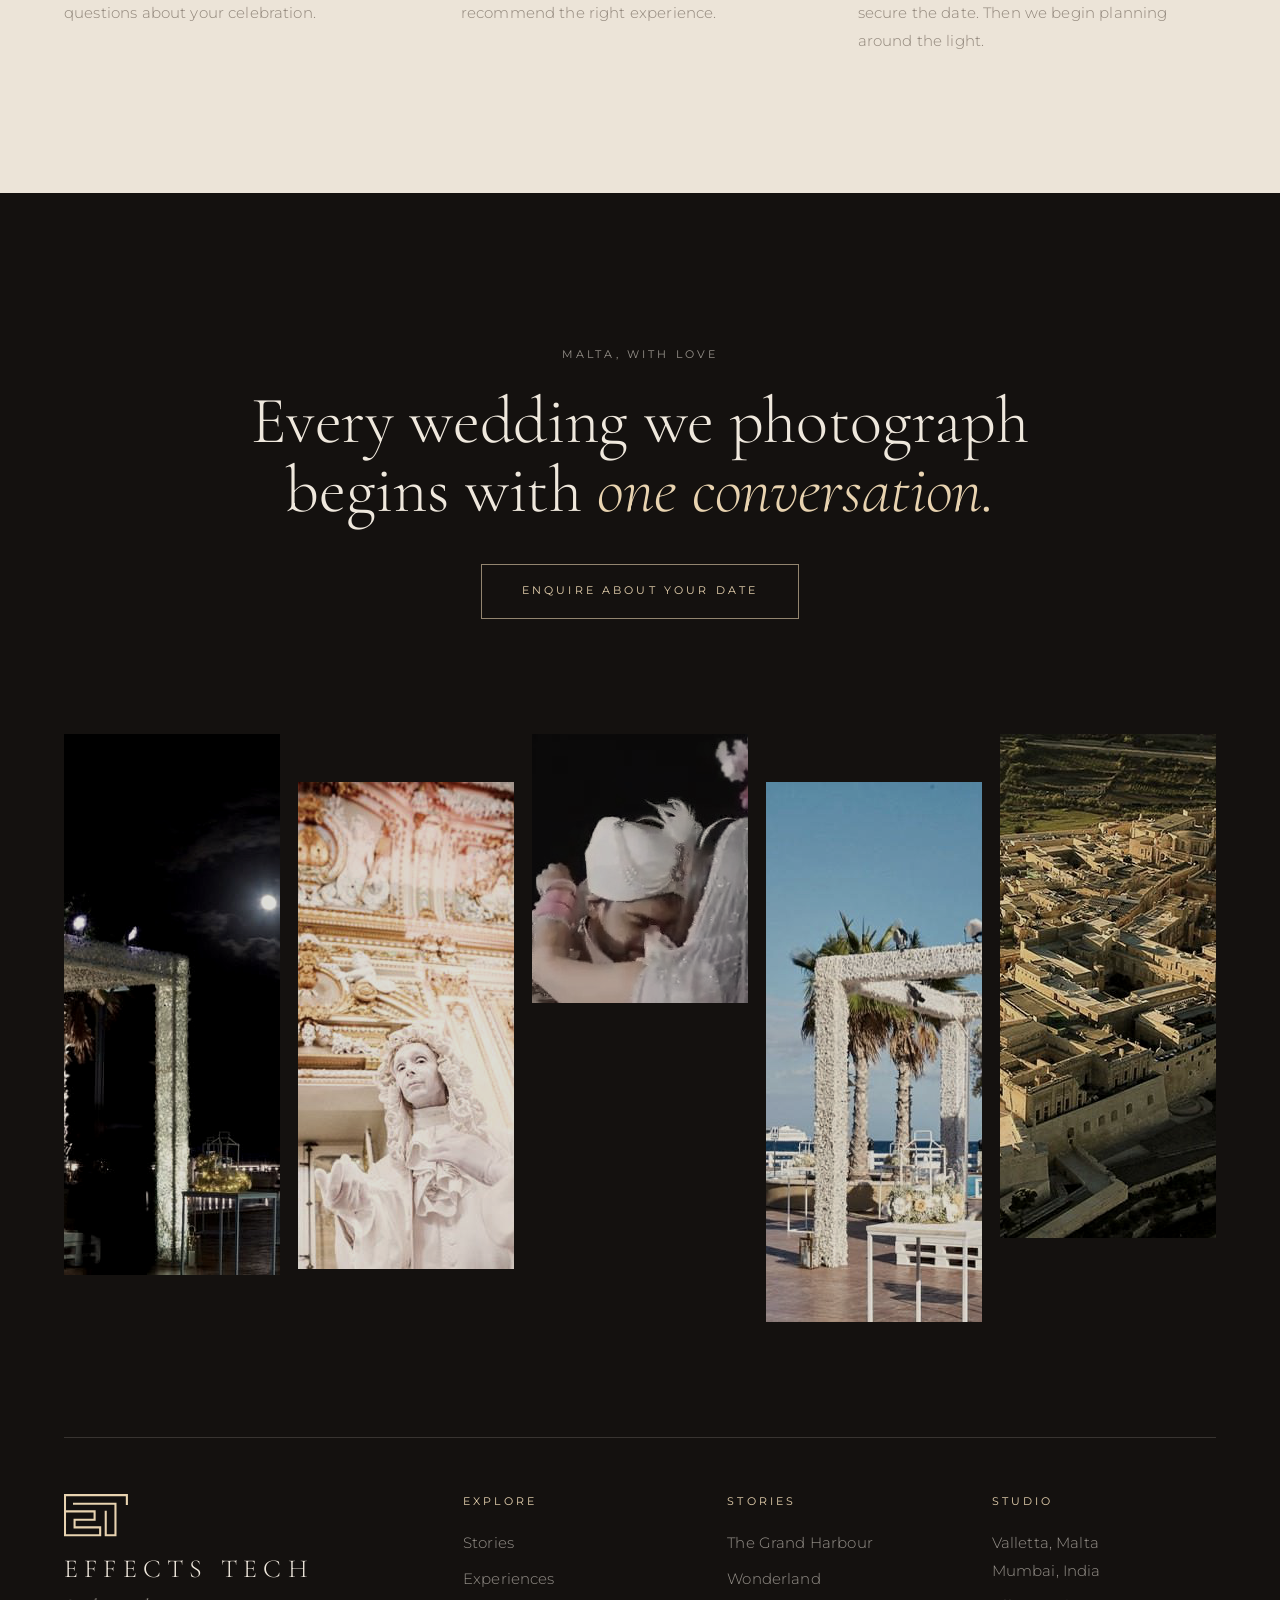
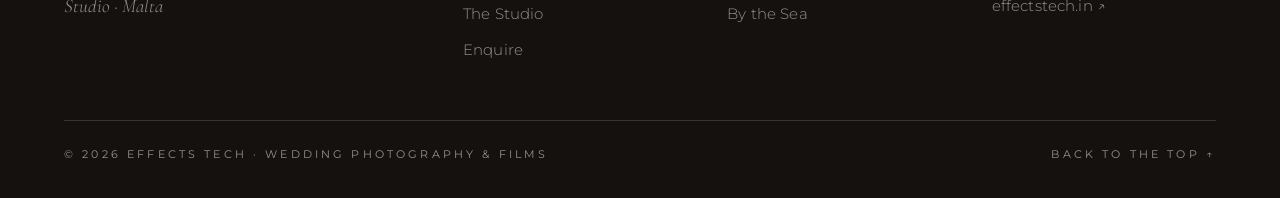
==== commit 789f6948: "Unify typography into one type system; make page curtain fail-safe Audit found labels in 5 sizes and" ====
--- a/site/enquire.html
+++ b/site/enquire.html
@@ -9,7 +9,7 @@
 <link rel="preconnect" href="https://fonts.gstatic.com" crossorigin>
 <link href="https://fonts.googleapis.com/css2?family=Cormorant+Garamond:ital,wght@0,300;0,400;0,500;1,300;1,400&family=Montserrat:wght@300;400;500&display=swap" rel="stylesheet">
 <link rel="icon" type="image/png" href="assets/img/favicon.png">
-<link rel="stylesheet" href="assets/css/style.css?v=mwknzxfv">
+<link rel="stylesheet" href="assets/css/style.css?v=mwkq0jin">
 </head>
 <body class="page-enquire-page">
 <div class="curtain" aria-hidden="true"><svg class="logo-mark curtain__logo" viewBox="0 0 460 305" fill="none" stroke="currentColor" stroke-width="15" stroke-linecap="square" stroke-linejoin="miter" aria-hidden="true"><path d="M452 72V8H7v289h253v-57H76v-55h144v-60H7"/><path d="M72 70h298v227h-70V128"/></svg></div>
@@ -131,6 +131,6 @@
 <script src="assets/vendor/gsap.min.js"></script>
 <script src="assets/vendor/ScrollTrigger.min.js"></script>
 <script src="assets/vendor/lenis.min.js"></script>
-<script src="assets/js/main.js?v=mwknzxfv"></script>
+<script src="assets/js/main.js?v=mwkq0jin"></script>
 </body>
 </html>
--- a/site/assets/css/style.css
+++ b/site/assets/css/style.css
@@ -732,3 +732,76 @@
   .hscroll__bar{display:none}
 }
 .spread__text{align-self:stretch}  /* full-height column so the text can stay pinned */
+
+/* =========================================================
+   TYPE SYSTEM — one rule per role, used identically on every page.
+   Two families only: Cormorant Garamond (serif, display & story)
+   and Montserrat (sans, text & labels). Sizes come from these tokens;
+   this block is last in the file so it is the single source of truth.
+   ========================================================= */
+:root{
+  --t-display:clamp(64px,8.6vw,136px);   /* page / chapter titles */
+  --t-h2:clamp(42px,5.2vw,80px);         /* section headings */
+  --t-statement:clamp(28px,3vw,46px);    /* serif statements & chapter leads */
+  --t-h3:clamp(26px,2.3vw,34px);         /* card & item titles */
+  --t-lead:clamp(19px,1.5vw,22px);       /* serif italic sub-lines */
+  --t-num:20px;                          /* serif italic numerals */
+  --t-caption:16px;                      /* photo captions */
+  --t-body:15px;                         /* sans body copy */
+  --t-label:10.5px;                      /* sans uppercase labels */
+  --track-label:.3em;
+}
+
+/* 1. Display — serif, light, roman (italic only via <em>) */
+.hero__title em,.opener__title,.phero__title,.film__title{font-family:var(--serif)!important;font-weight:300!important;font-size:var(--t-display)!important;line-height:.98!important;letter-spacing:-.01em!important}
+.hero__title span{font-size:calc(var(--t-display) * .42)!important;letter-spacing:.02em!important}
+.hero__title em{font-size:calc(var(--t-display) * 1.6)!important}
+
+/* 2. Section headings */
+.h2,.cta__line,.footer__line-big,.sitem__title,.snext__title,.place__name{font-family:var(--serif)!important;font-weight:300!important;font-size:var(--t-h2)!important;line-height:1.04!important;letter-spacing:-.005em!important;font-style:normal}
+
+/* 3. Statements & chapter leads */
+.copy__lead,.lead,.pull,.manifesto__text,.tier__lede{font-family:var(--serif)!important;font-weight:300!important;font-size:var(--t-statement)!important;line-height:1.22!important;letter-spacing:0!important;font-style:normal}
+
+/* 4. Item titles */
+.keep h3,.pillars h3,.steps h4,.next h4,.faq summary,.col h3:not(.metal){font-family:var(--serif)!important;font-weight:300!important;font-size:var(--t-h3)!important;line-height:1.12!important;letter-spacing:0!important}
+
+/* 5. Serif italic sub-lines */
+.hero__sub,.phero__sub,.opener__place,.place__desc,.collections__note,.footer__sub,.sign,.sintro__meta dd,.reelbox__title{font-family:var(--serif)!important;font-weight:300!important;font-style:italic!important;font-size:var(--t-lead)!important;letter-spacing:0!important}
+.sintro__meta dd{font-style:normal!important}
+
+/* 6. Numerals — serif italic, gold */
+.col__no,.sitem__no,.pillars__no,.rail__no,.spread__count,.steps li span,.next li span{font-family:var(--serif)!important;font-style:italic!important;font-weight:300!important;font-size:var(--t-num)!important;letter-spacing:0!important}
+.spread__count b{font-size:calc(var(--t-num) * 1.5)!important}
+
+/* 7. Captions */
+.ph figcaption,.lightbox figcaption{font-family:var(--serif)!important;font-style:italic!important;font-weight:300!important;font-size:var(--t-caption)!important;letter-spacing:.01em!important}
+
+/* 8. Body copy — every running paragraph */
+body,.copy p:not(.copy__lead),.prologue .body,.sintro .body,.keep p,.pillars p:not(.pillars__no),.steps p,.next p,.faq details p,
+.col p:not(.col__no):not(.col__sub),.feature__text p:not(.eyebrow),.sitem__text>p:not(.eyebrow):not(.sitem__no),.tier li,
+.enquire__lede,.film__text p:not(.eyebrow),.frames__lede,.footer__col a,.footer__col p,.footer__col,.menu__side a{
+  font-family:var(--sans)!important;font-weight:300!important;font-size:var(--t-body)!important;line-height:1.85!important;letter-spacing:.01em!important;font-style:normal!important}
+.menu__side a{font-family:var(--serif)!important;font-size:19px!important;line-height:1.5!important}
+
+/* 9. Labels — sans, uppercase, tracked: every small caps line and button */
+.eyebrow,.opener__no,.hero__scroll,.hscroll__hint,.feature__more,.sitem__more,.tier__sub,.col__sub,.footer__kicker,.footer__btn,
+.footer__col h4,.footer__base,.footer__base a,.sintro__meta dt,.menu__label,.cta__btn,.tier__btn,.send,.col a,.film__play,
+.nav__chapters,.nav__enquire,.loader__line,.rail__name,.opts legend,.f span,.lightbox__close,.reelbox__close,.index__cta,.reel__hint{
+  font-family:var(--sans)!important;font-weight:400!important;font-size:var(--t-label)!important;letter-spacing:var(--track-label)!important;text-transform:uppercase!important;font-style:normal!important;line-height:1.6}
+.film__play i{font-family:var(--sans)!important;font-size:9px!important;letter-spacing:.24em!important;font-style:normal!important}
+.f input:focus+span,.f input:not(:placeholder-shown)+span,.f textarea:focus+span,.f textarea:not(:placeholder-shown)+span{font-size:9px!important}
+
+/* form entries & options read as the serif voice */
+.f input,.f textarea,.opts span{font-family:var(--serif)!important;font-weight:300!important;font-size:21px!important;letter-spacing:0!important}
+.opts span{font-size:18px!important}
+
+@media (max-width:760px){
+  :root{--t-body:15.5px}
+  .hero__title em{font-size:calc(var(--t-display) * 1.35)!important}
+}
+/* labels inside body-copy containers keep the label style */
+p.eyebrow.eyebrow,p.hscroll__hint.hscroll__hint{font-family:var(--sans)!important;font-weight:400!important;font-size:var(--t-label)!important;letter-spacing:var(--track-label)!important;text-transform:uppercase!important;line-height:1.6!important}
+/* never let the page curtain cover the site: no curtain when motion is reduced */
+@media (prefers-reduced-motion:reduce){.curtain{display:none!important}}
+.curtain.is-gone{display:none}
